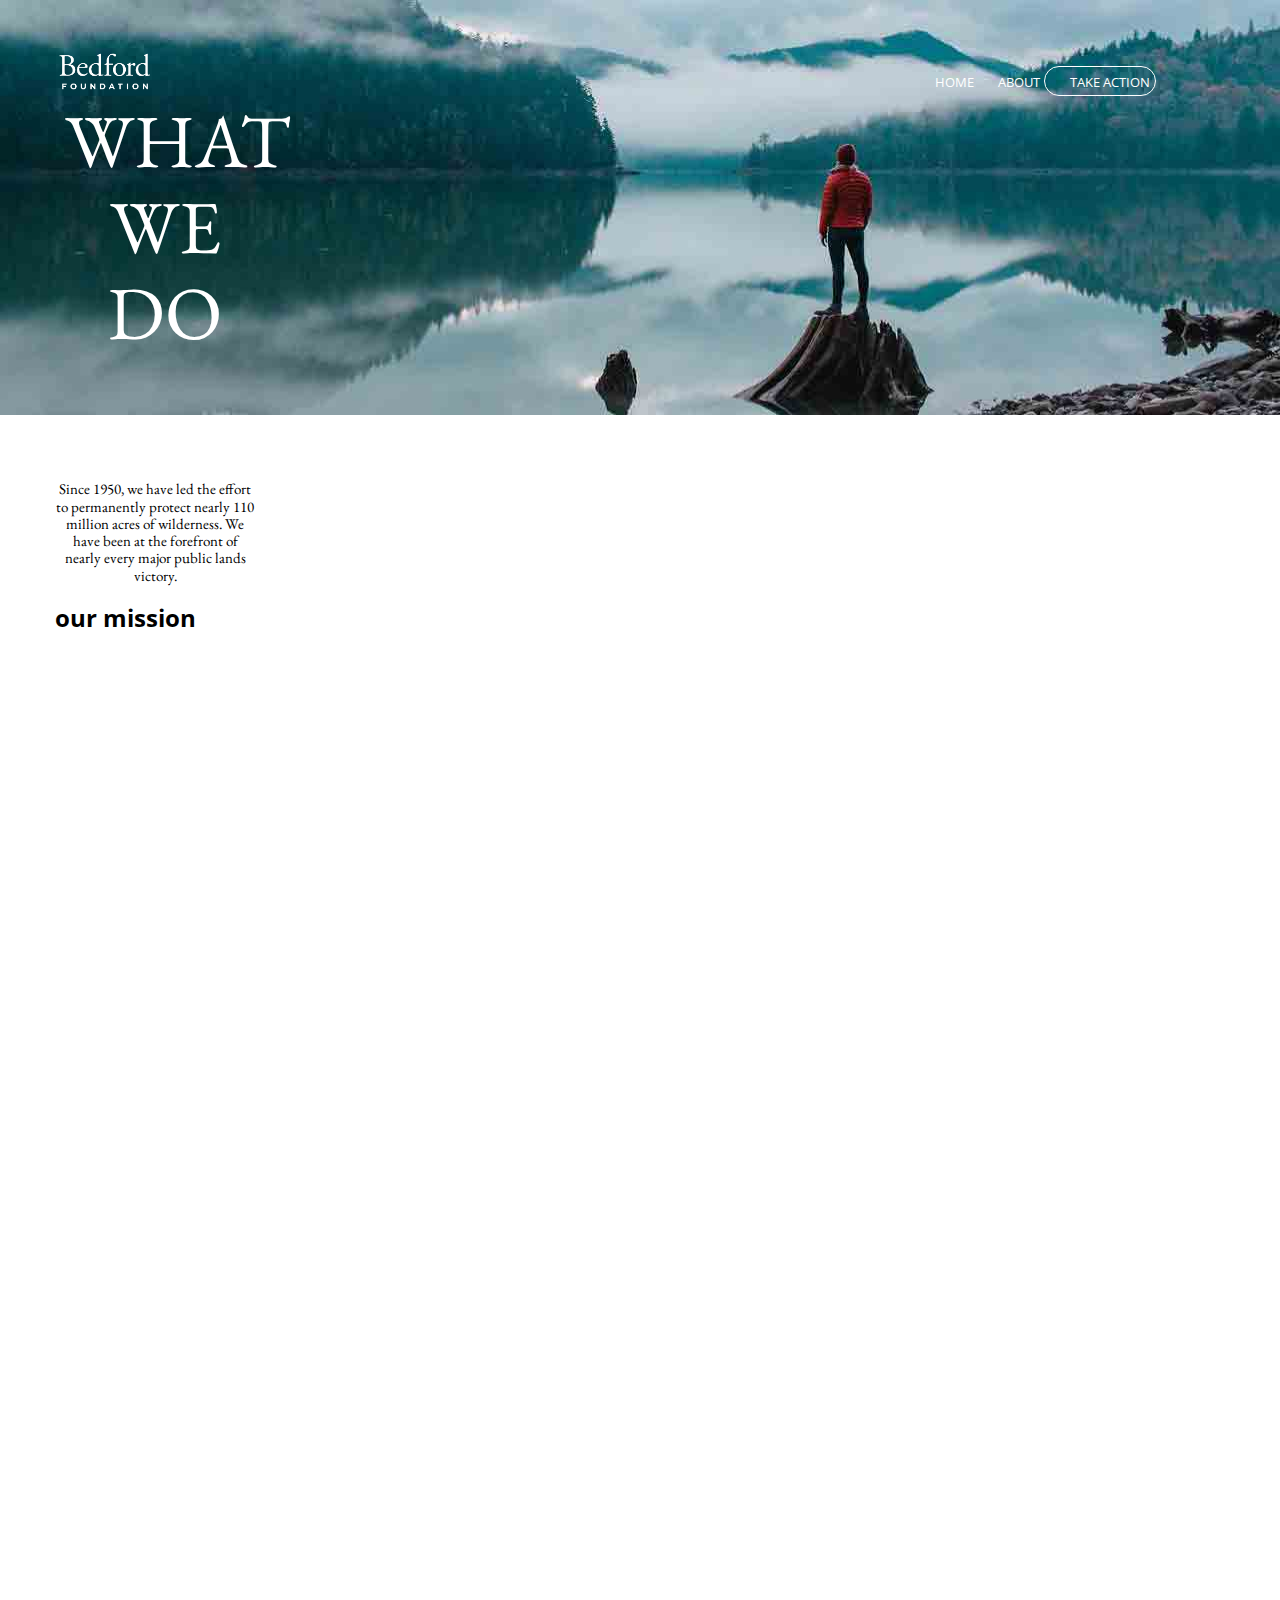
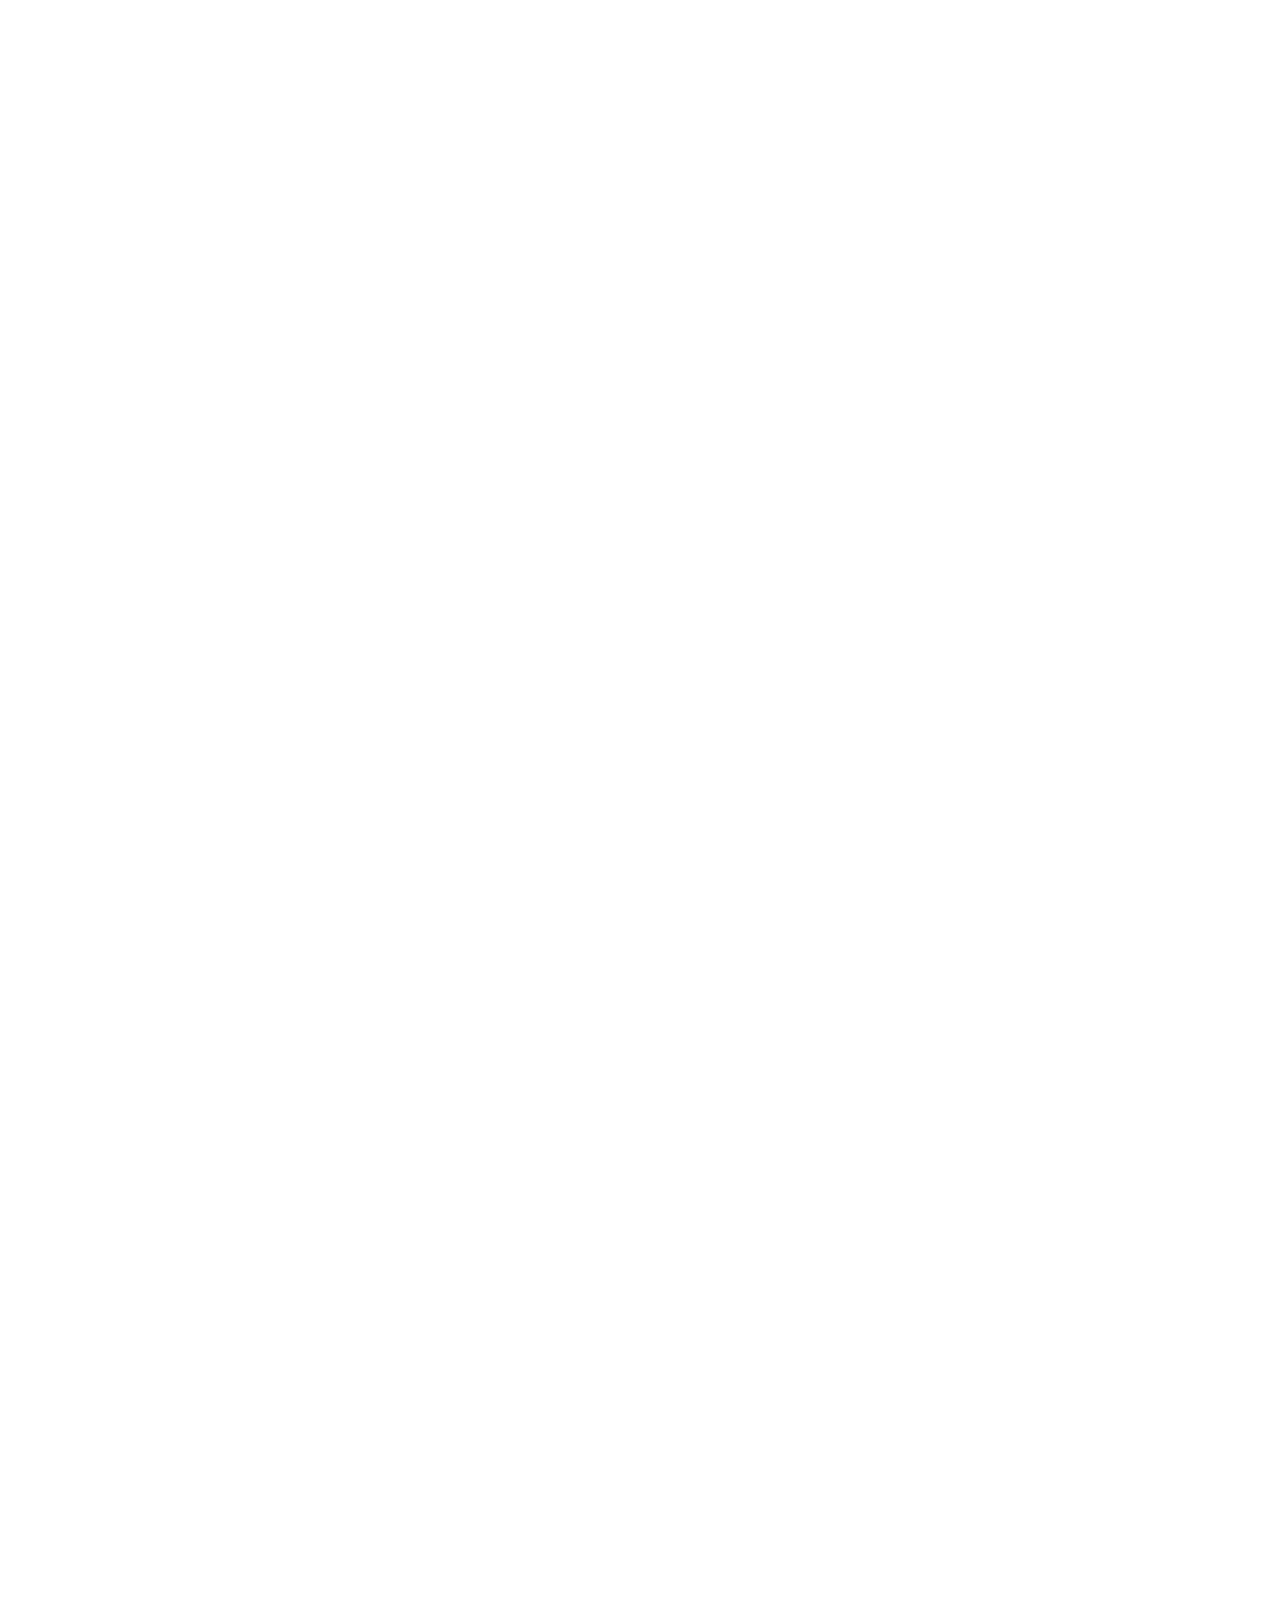
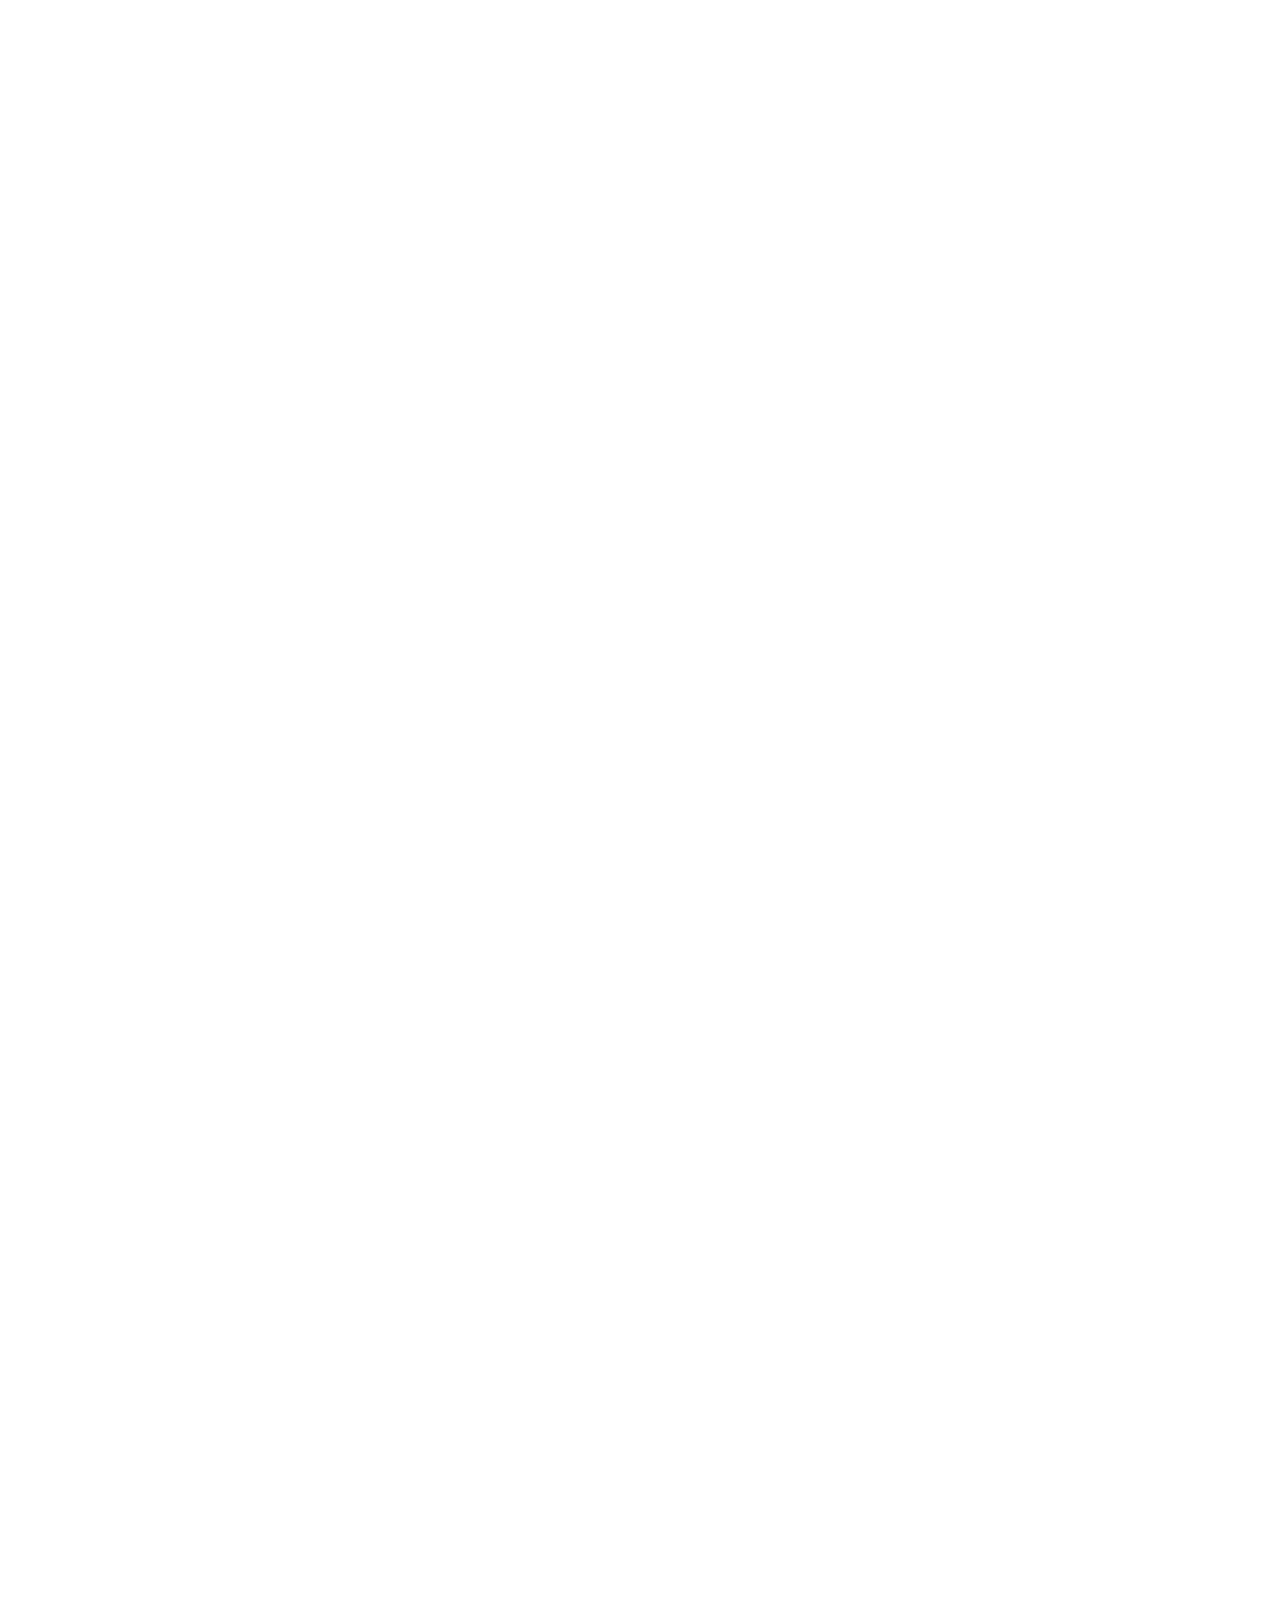
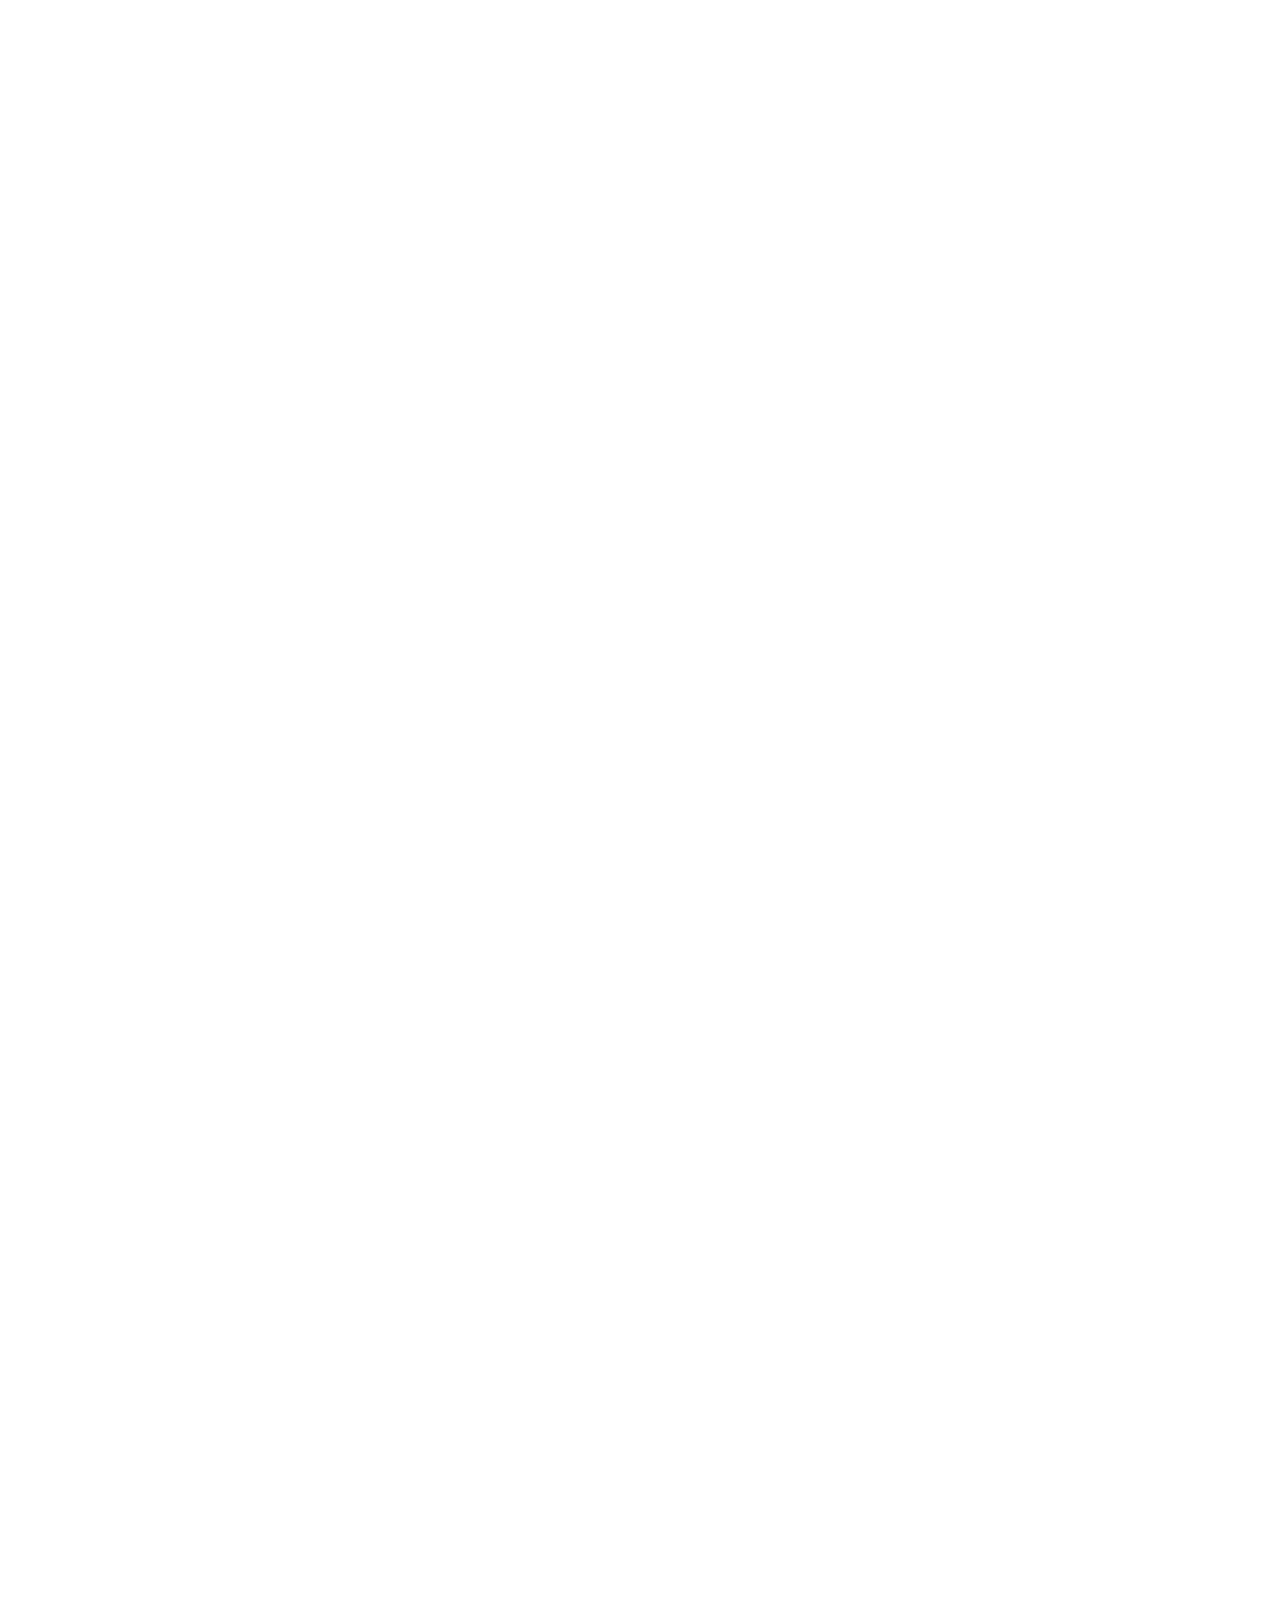
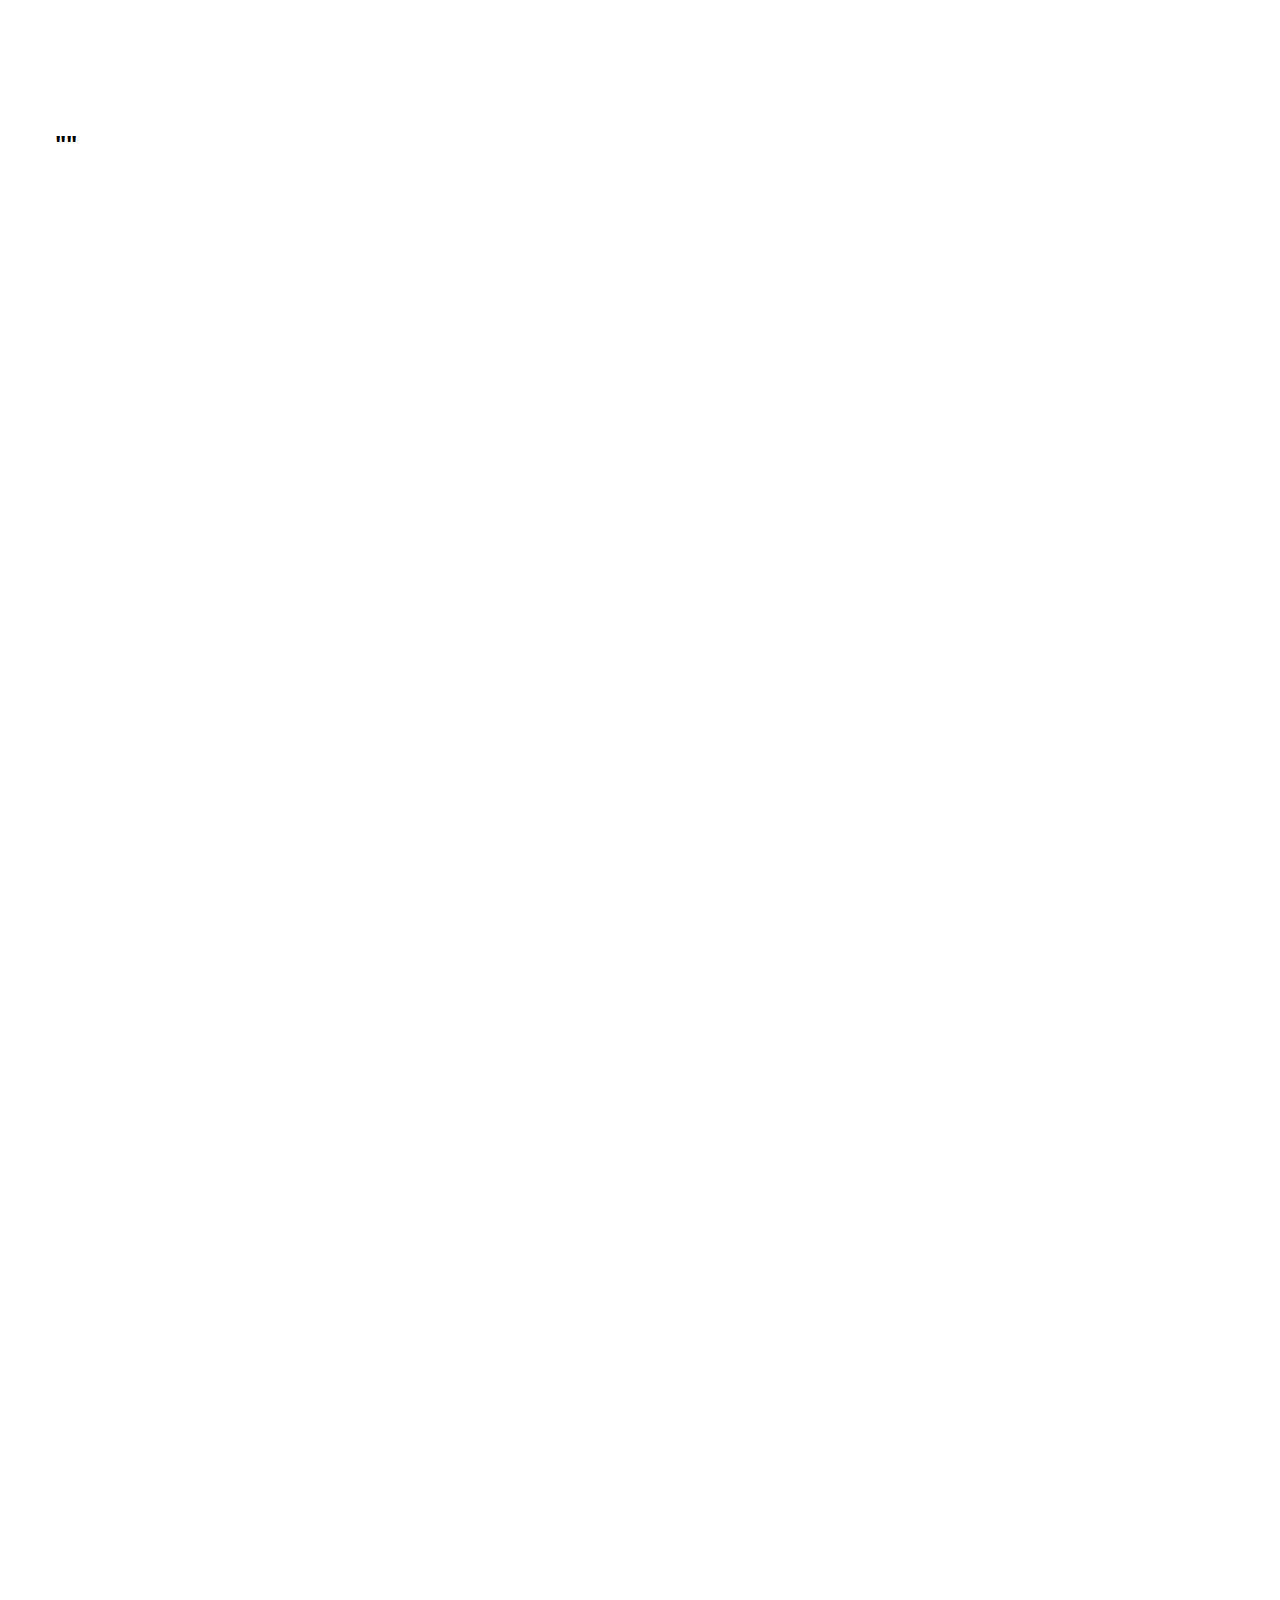
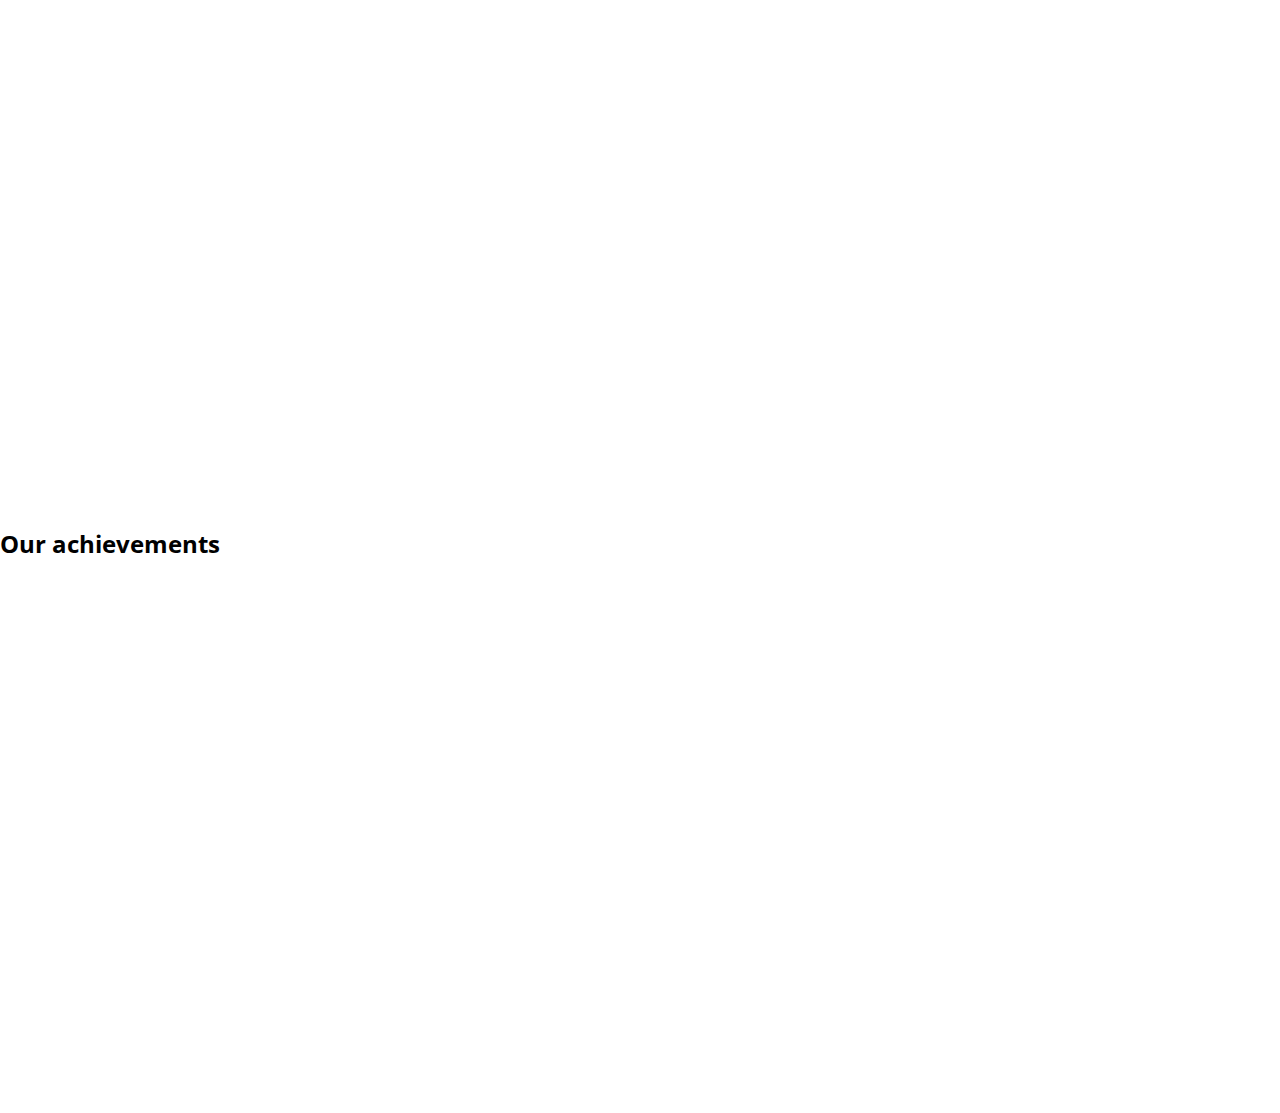
==== about.html @ e1d4081d "HTML changes" ====
<!doctype html>
<html>
<head>
<meta charset="UTF-8">
<title>About</title>	
	<link href="https://fonts.googleapis.com/css?family=EB+Garamond:400,400i,500,500i,600,600i,700,700i,800,800i|Open+Sans:400,400i,600,600i,700,700i,800,800i&display=swap" rel="stylesheet">
	<link rel="stylesheet" type="text/css" href="css/main.css">
	<link rel="stylesheet" type="text/css" href="css/normalize.css">
</head>
	
	<div id="bg-about">
	<header class="wrapper">
		<div class="row">
			<div id="logo">
			<img src="img/logo.png" alt="" width="100">
			</div>
				<nav>
					<ul>
						<li><a href="#index.html">Home</a></li>
						<li><a href="#about.html">About</a></li>
						<li><a href="#take-action.html" id="btn-white">Take Action</a></li>
					</ul>
				</nav>
              </div>
				<p>what we do</p>
		
	</header>
	</div>
	
	<div class="wrapper">
		<div class="row">
			<nav>
				<ul>
					<li><a href="#about"></a></li>
					<li><a href="#whatwedo"></a></li>
					<li><a href="#mission"></a></li>
					<li><a href="#achievements"></a></li>
				</ul>
			</nav>		
			<div>
				<p>Since 1950, we have led the effort to permanently protect nearly 110 million acres of wilderness. We have been at the forefront of nearly every major public lands victory. </p>
			</div>		
		</div>
		<header id="mission">
          <h2>our mission</h2>
          <p>Lorem ipsum dolor sit amet, consectetur adipiscing elit. Vivamus scelerisque enim non augue fringilla, sit amet vehicula orci faucibus. Maecenas luctus erat lobortis neque molestie, in scelerisque arcu sollicitudin. Donec blandit, arcu a dapibus iaculis, velit nisi luctus libero, eu maximus ligula diam eget ante. In hac habitasse platea dictumst. Pellentesque habitant morbi tristique senectus et netus et malesuada fames ac turpis egestas. Sed quis enim nibh</p>

          <h2>""</h2>
          <blockquote>
          <p>Bedford has helped accomplish over 200 of its partners’ major conservation goals. They inspire everyone to care for the planet</p>
			<p>&emdash; John Smith, Nature Conservancy Magazine </p>
          </blockquote>
		</header>
	</div>
	
		<div class="row" id="achievements">
			<div class="col">
              <header>
              <h2>Our achievements</h2>
              </header>
              <ul>
				<li>Veggies es bonus vobis, proinde vos postulo essum magis kohlrabi welsh onion daikon amaranth tatsoi tomatillo melon azuki bean garlic.</li>
				<li>Veggies es bonus vobis, proinde vos postulo essum magis kohlrabi welsh onion daikon amaranth tatsoi tomatillo melon azuki bean garlic.</li>
				<li>Veggies es bonus vobis, proinde vos postulo essum magis kohlrabi welsh onion daikon amaranth tatsoi tomatillo melon azuki bean garlic.</li>
				<li>Veggies es bonus vobis, proinde vos postulo essum magis kohlrabi welsh onion daikon amaranth tatsoi tomatillo melon azuki bean garlic.</li>
              </ul>
			</div>

			<div class="col">
				<ul>
                  <li>Veggies es bonus vobis, proinde vos postulo essum magis kohlrabi welsh onion daikon amaranth tatsoi tomatillo melon azuki bean garlic.</li>
                  <li>Veggies es bonus vobis, proinde vos postulo essum magis kohlrabi welsh onion daikon amaranth tatsoi tomatillo melon azuki bean garlic.</li>
                  <li>Veggies es bonus vobis, proinde vos postulo essum magis kohlrabi welsh onion daikon amaranth tatsoi tomatillo melon azuki bean garlic.</li>
				</ul>
			</div>
          </div>
	
	
	<div class="bg-blue">
		<div class="wrapper">
			<!--not sure where exactly you need the footer. Does it start here and end after my first li under my bg-black class?-->
			<ul>
                <li><a href="http://www.facebook.com" target="_blank"><span>Facebook</span></a></li>
                <li><a href="http://www.flickr.com" target="_blank"><span>Flickr</span></a></li>
                <li><a href="http://www.twitter.com" target="_blank"><span>Twitter</span></a></li>
			</ul>
		</div>
	</div>
	
	
	<div class="bg-black">
		<footer>
		<address class="wrapper">
			<ul>
				<li><a href="https://www.google.com/maps" target="_blank"> 459 Broadway, New York</a></li>
				<li><a href="mailto:template@gmail.com">template@gmail.com</a></li>
				<li><a href="tel:+2125550123">(212)555-0123</a></li>
			</ul>
		</address>
		</footer>
	</div>
		
	

<body>
</body>
</html>
---- css/main.css ----
@charset "UTF-8";
/* CSS Document */

/*--------------------------------------------------------------
>>> CSS STANDARDS
----------------------------------------------------------------
1. Place in appropriate section
2. Add new sections to the Table of Contents as needed
3. Order properties consistently inside each declaration i.e. alphabetically or by function 
4. Declaration selectors should each occupy a new line
5. Enter one new line between rules
6. Enter more than one new line between categories 
--------------------------------------------------------------*/

/*--------------------------------------------------------------
>>> TABLE OF CONTENTS:
----------------------------------------------------------------
1.0 - Settings: used with preprocessors and contain font, colors definitions, etc.
2.0 - Tools: globally used mixins and functions. Use for preprocessor only.
3.0 - Generic: reset and/or normalize styles, box-sizing definition, etc. 
4.0 - Elements: styling for bare/generic HTML elements 
        - Forms
        - Lists
        - Media
        - Tables
        - Typography: Headings, Paragraphs, Blockquotes, Anchors
5.0 - Objects: class-based selectors which define undecorated design patterns, building blocks
        - Framework
6.0 - Components: specific designed components
        - Buttons
        - Header
        - Navigation 
7.0 - Utilities: utilities and helper classes with ability to override anything which goes before in the triangle, eg. hide helper class
        - Alignment	    
        - Color
        - Size

--------------------------------------------------------------*/

/*--------------------------------------------------------------
3.0 - GENERIC
-------------------------------------------------------------- */

* {
	-webkit-boxsizing: border-box;
	-moz-boxsizing: border-box;
	-o-boxsizing: border-box;
	-ms-boxsizing: border-box;
	boxsizing: border-box;
	font-family: 'Open Sans', sans-serif;
}

row {
	overflow: auto;
}

#bg-about {
   background-color: #cccccc;
   background-image: url("../img/hero.jpeg");
   background-repeat: no-repeat;
   background-size: cover; 
}

nav li a {
	display: inline-block;
	text-transform: uppercase;
	color: #fff;
	text-decoration: none;
	margin-left: 20px;
}

nav li { 
	display: inline-block;
}

.wrapper {
	width: 1170px;
	margin: 0 auto;
	padding: 50px;
}

nav:first-child li a {
	margin-left: 30px;
}

nav:first-child a {
	text-align: right;
	font-size: 13px;
}

nav:last-child a {
	text-align: center;
	font-size: 13px;
}

nav li:last-child {
	border: 1px solid #fff;
	padding: 5px;
	border-radius: 15px;
}

#logo {
	width: 200px;
	float: left;
}

nav {
	width: 350px;
	float: right;
}

ul {
    list-style-type: none;
}

header p {
	text-align: center;
	color: #fff;
}

header p {
	margin: 100px 0px 0px;
}

header p, .btn {
	text-transform: uppercase;
}

header p:first-of-type {
	font-size: 75px;
}

header p span {
	font-family: 'EB Garamond', serif;
	font-size: 30px;
	font-style: italic;
	font-weight: 700px;
	text-transform: lowercase;
}

.btn, li {
	text-transform: uppercase;
	color: #fff;
}

header p:last-child {
	margin: 10px;
}

.btn {
	font-size: 10px;
	text-decoration: none;
	background-color: #36b3ac;
	padding: 5px;
	border-radius: 30px;
	width: 75px;
}

.wrapper p {	
	font-family: 'EB Garamond', serif;
	font-size: 15px;
	text-align: center;
	width: 200px;
}



#bg-blue {
	background-color: #36b3ac;
}

#bg-black {
	background-color: #000;
}

a {
	text-decoration: none;
	color: white;
}

#bridge {
	background-color: blue;
	background-image: url("../img/about.jpg");
	background-repeat: no-repeat;
	background-size: cover; 
	
	
#waterfall-img {
	background-color: blue;
	background-image: url("../img/take-action.jpg");
	background-repeat: no-repeat;
	background-size: cover; 
}
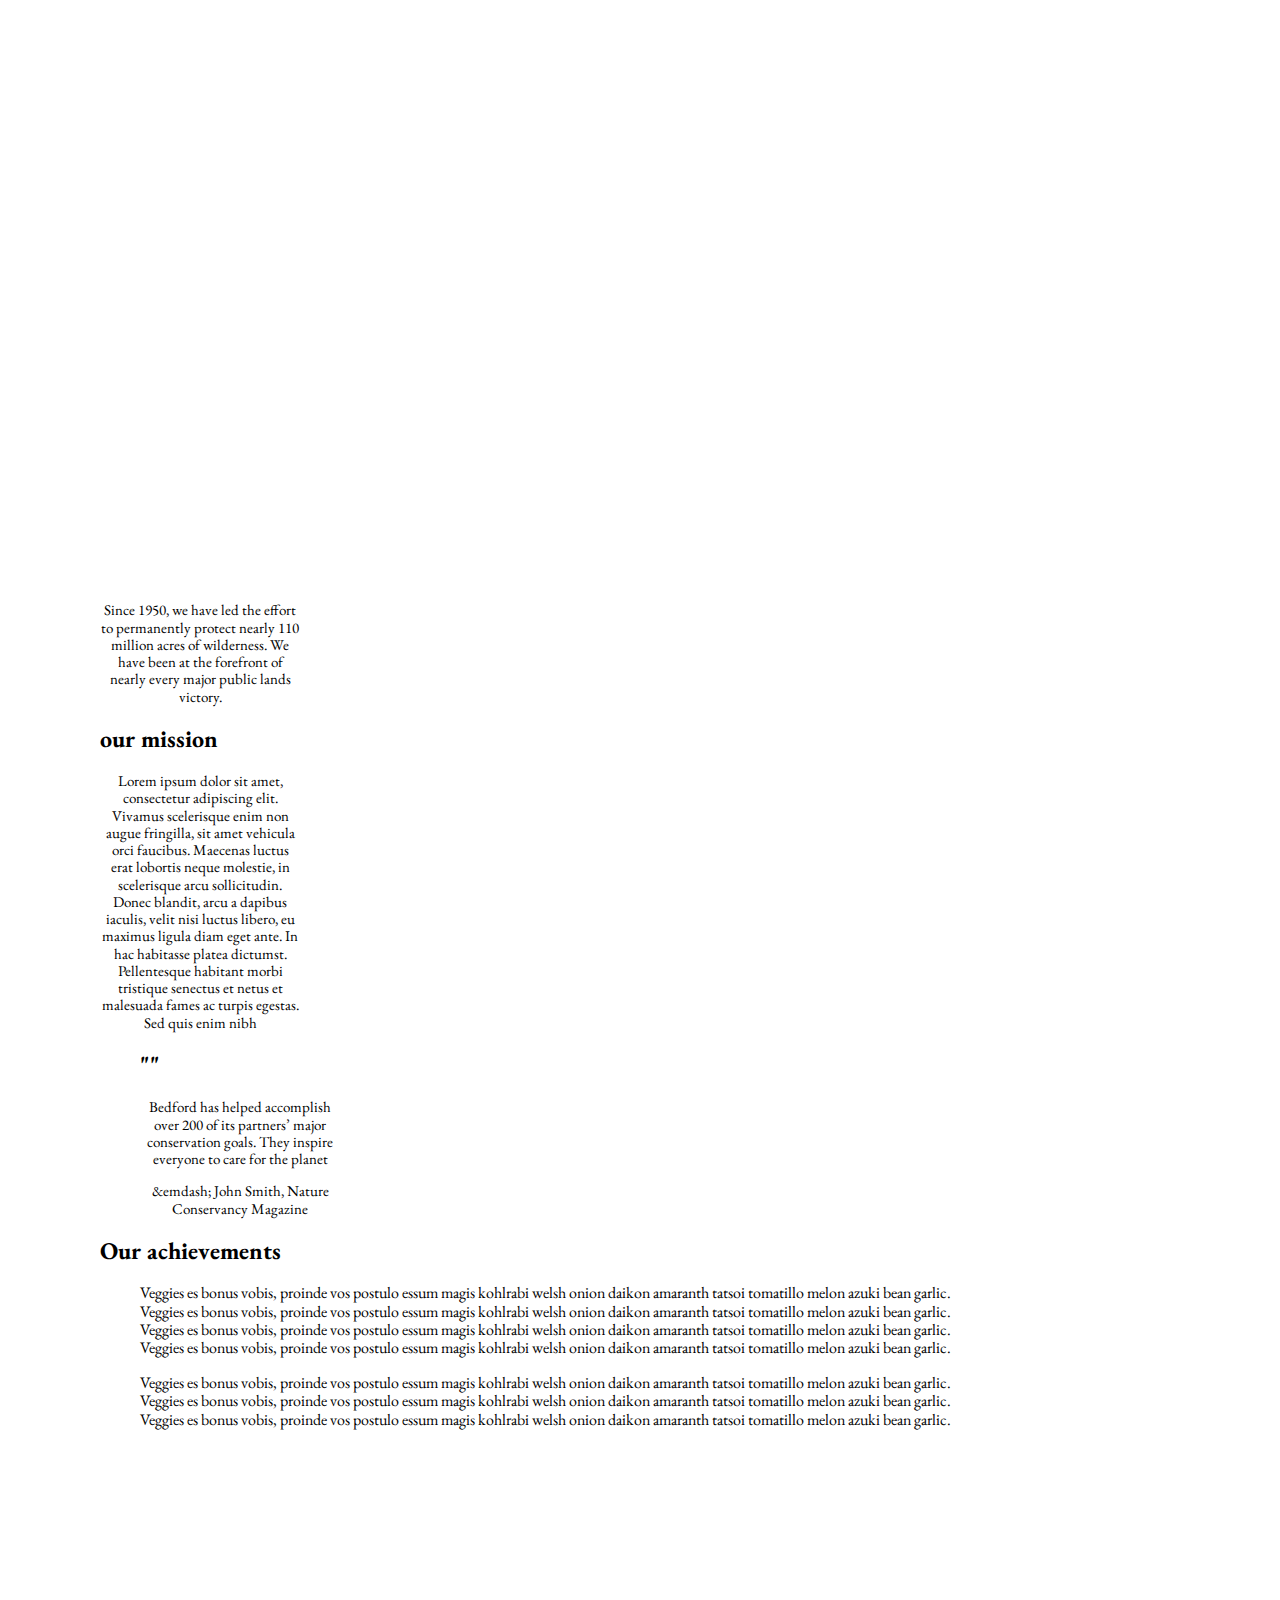
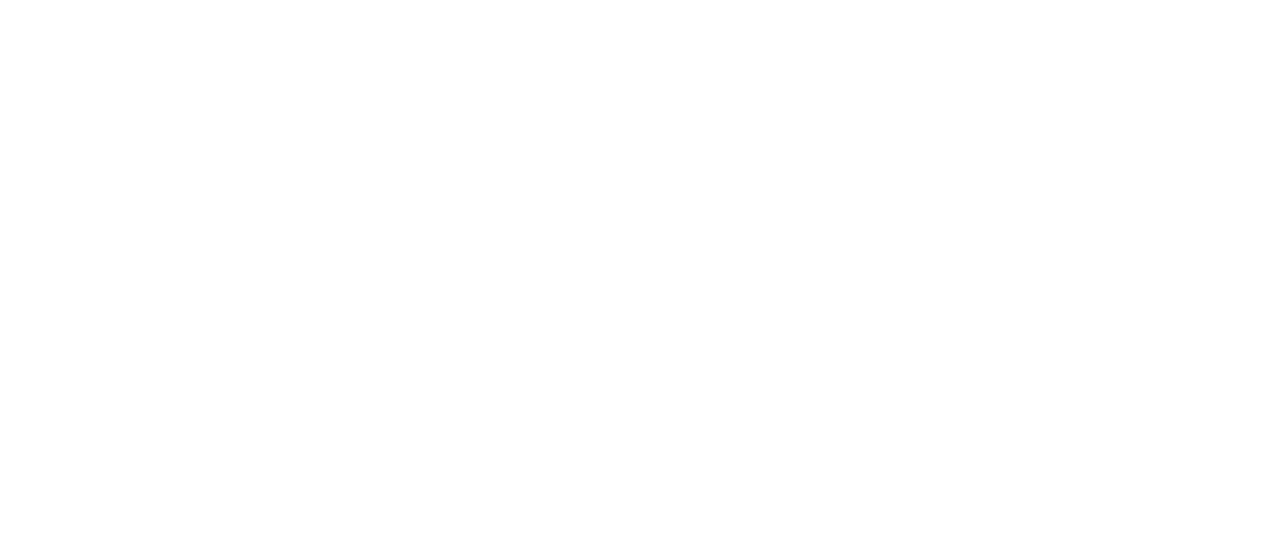
==== commit 5ed50004: "HTML and CSS editing" ====
--- a/about.html
+++ b/about.html
@@ -4,102 +4,105 @@
 <meta charset="UTF-8">
 <title>About</title>	
 	<link href="https://fonts.googleapis.com/css?family=EB+Garamond:400,400i,500,500i,600,600i,700,700i,800,800i|Open+Sans:400,400i,600,600i,700,700i,800,800i&display=swap" rel="stylesheet">
+	<link rel="stylesheet" type="text/css" href="css/normalize.css">
 	<link rel="stylesheet" type="text/css" href="css/main.css">
-	<link rel="stylesheet" type="text/css" href="css/normalize.css">
+	
 </head>
 	
 	<div id="bg-about">
 	<header class="wrapper">
 		<div class="row">
 			<div id="logo">
-			<img src="img/logo.png" alt="" width="100">
+			<img src="img/logo.png" alt="bedford foundation logo" width="100">
 			</div>
 				<nav>
 					<ul>
 						<li><a href="#index.html">Home</a></li>
 						<li><a href="#about.html">About</a></li>
-						<li><a href="#take-action.html" id="btn-white">Take Action</a></li>
+						<li><a href="#take-action.html">Take Action</a></li>
 					</ul>
 				</nav>
               </div>
-				<p>what we do</p>
+				<h1>what we do</h1>
 		
 	</header>
 	</div>
 	
 	<div class="wrapper">
 		<div class="row">
-			<nav>
-				<ul>
-					<li><a href="#about"></a></li>
-					<li><a href="#whatwedo"></a></li>
-					<li><a href="#mission"></a></li>
-					<li><a href="#achievements"></a></li>
-				</ul>
-			</nav>		
-			<div>
-				<p>Since 1950, we have led the effort to permanently protect nearly 110 million acres of wilderness. We have been at the forefront of nearly every major public lands victory. </p>
-			</div>		
-		</div>
-		<header id="mission">
+			<div class="col">
+              <nav>
+                  <ul>
+                      <li><a href="#about">About</a></li>
+                      <li><a href="#whatwedo">What we Do</a></li>
+                      <li><a href="#mission">Mission</a></li>
+                      <li><a href="#achievements">Achievements</a></li>
+                  </ul>
+              </nav>
+			</div>
+              <div>
+                  <p>Since 1950, we have led the effort to permanently protect nearly 110 million acres of wilderness. We have been at the forefront of nearly every major public lands victory. </p>
+              </div>	
+			
+
+		
           <h2>our mission</h2>
           <p>Lorem ipsum dolor sit amet, consectetur adipiscing elit. Vivamus scelerisque enim non augue fringilla, sit amet vehicula orci faucibus. Maecenas luctus erat lobortis neque molestie, in scelerisque arcu sollicitudin. Donec blandit, arcu a dapibus iaculis, velit nisi luctus libero, eu maximus ligula diam eget ante. In hac habitasse platea dictumst. Pellentesque habitant morbi tristique senectus et netus et malesuada fames ac turpis egestas. Sed quis enim nibh</p>
-
+			
+          <blockquote>
           <h2>""</h2>
-          <blockquote>
           <p>Bedford has helped accomplish over 200 of its partners’ major conservation goals. They inspire everyone to care for the planet</p>
 			<p>&emdash; John Smith, Nature Conservancy Magazine </p>
           </blockquote>
-		</header>
-	</div>
+		
 	
-		<div class="row" id="achievements">
+	
+ 			<header>
 			<div class="col">
-              <header>
+             
               <h2>Our achievements</h2>
-              </header>
+              
               <ul>
 				<li>Veggies es bonus vobis, proinde vos postulo essum magis kohlrabi welsh onion daikon amaranth tatsoi tomatillo melon azuki bean garlic.</li>
 				<li>Veggies es bonus vobis, proinde vos postulo essum magis kohlrabi welsh onion daikon amaranth tatsoi tomatillo melon azuki bean garlic.</li>
 				<li>Veggies es bonus vobis, proinde vos postulo essum magis kohlrabi welsh onion daikon amaranth tatsoi tomatillo melon azuki bean garlic.</li>
 				<li>Veggies es bonus vobis, proinde vos postulo essum magis kohlrabi welsh onion daikon amaranth tatsoi tomatillo melon azuki bean garlic.</li>
               </ul>
-			</div>
-
-			<div class="col">
+			
+			<div>
 				<ul>
                   <li>Veggies es bonus vobis, proinde vos postulo essum magis kohlrabi welsh onion daikon amaranth tatsoi tomatillo melon azuki bean garlic.</li>
                   <li>Veggies es bonus vobis, proinde vos postulo essum magis kohlrabi welsh onion daikon amaranth tatsoi tomatillo melon azuki bean garlic.</li>
                   <li>Veggies es bonus vobis, proinde vos postulo essum magis kohlrabi welsh onion daikon amaranth tatsoi tomatillo melon azuki bean garlic.</li>
 				</ul>
 			</div>
-          </div>
-	
-	
-	<div class="bg-blue">
-		<div class="wrapper">
-			<!--not sure where exactly you need the footer. Does it start here and end after my first li under my bg-black class?-->
-			<ul>
-                <li><a href="http://www.facebook.com" target="_blank"><span>Facebook</span></a></li>
-                <li><a href="http://www.flickr.com" target="_blank"><span>Flickr</span></a></li>
-                <li><a href="http://www.twitter.com" target="_blank"><span>Twitter</span></a></li>
-			</ul>
+          	</div>
+			</header>
 		</div>
 	</div>
 	
 	
-	<div class="bg-black">
-		<footer>
-		<address class="wrapper">
-			<ul>
-				<li><a href="https://www.google.com/maps" target="_blank"> 459 Broadway, New York</a></li>
-				<li><a href="mailto:template@gmail.com">template@gmail.com</a></li>
-				<li><a href="tel:+2125550123">(212)555-0123</a></li>
-			</ul>
-		</address>
-		</footer>
-	</div>
-		
+	<footer>
+      <div class="bg-blue">
+          <div class="wrapper">
+              <ul>
+                  <li><a href="http://www.facebook.com" target="_blank"><span>Facebook</span></a></li>
+                  <li><a href="http://www.flickr.com" target="_blank"><span>Flickr</span></a></li>
+                  <li><a href="http://www.twitter.com" target="_blank"><span>Twitter</span></a></li>
+              </ul>
+          </div>
+      </div>
+
+      <div class="bg-black">
+          <address class="wrapper">
+              <ul>
+                  <li><a href="https://www.google.com/maps" target="_blank"> 459 Broadway, New York</a></li>
+                  <li><a href="mailto:template@gmail.com" target="_blank">template@gmail.com</a></li>
+                  <li><a href="tel:+2125550123" target="_blank">(212)555-0123</a></li>
+              </ul>
+          </address>	
+      </div>
+	</footer>
 	
 
 <body>
--- a/css/main.css
+++ b/css/main.css
@@ -47,14 +47,14 @@
 	-o-boxsizing: border-box;
 	-ms-boxsizing: border-box;
 	boxsizing: border-box;
-	font-family: 'Open Sans', sans-serif;
+	font-family: 'EB Garamond', serif;
 }
 
 row {
 	overflow: auto;
 }
 
-#bg-about {
+#home-image {
    background-color: #cccccc;
    background-image: url("../img/hero.jpeg");
    background-repeat: no-repeat;
@@ -76,8 +76,13 @@
 .wrapper {
 	width: 1170px;
 	margin: 0 auto;
-	padding: 50px;
-}
+	padding: 100px;
+}
+
+.wrapper, .btn {
+	margin: 0 auto;
+}
+
 
 nav:first-child li a {
 	margin-left: 30px;
@@ -103,7 +108,7 @@
 	width: 200px;
 	float: left;
 }
-
+          
 nav {
 	width: 350px;
 	float: right;
@@ -113,22 +118,33 @@
     list-style-type: none;
 }
 
-header p {
-	text-align: center;
+.btn, li a, h1 {
 	color: #fff;
 }
 
-header p {
-	margin: 100px 0px 0px;
+.wrapper:first-child h1 {
+	color: #fff;
+}
+
+.wrapper:first-child h1 {
+	margin: 100px;
+	font-size: 75px;
+}
+
+
+
+h1 {
+	text-transform: uppercase;
+}
+
+h1 span {
+	text-transform: lowercase;
 }
 
 header p, .btn {
 	text-transform: uppercase;
 }
 
-header p:first-of-type {
-	font-size: 75px;
-}
 
 header p span {
 	font-family: 'EB Garamond', serif;
@@ -138,9 +154,9 @@
 	text-transform: lowercase;
 }
 
-.btn, li {
-	text-transform: uppercase;
-	color: #fff;
+.btn, li a {
+	text-transform: uppercase;
+	font-family: 'Source Sans Pro', sans-serif;	
 }
 
 header p:last-child {
@@ -157,20 +173,27 @@
 }
 
 .wrapper p {	
-	font-family: 'EB Garamond', serif;
 	font-size: 15px;
 	text-align: center;
 	width: 200px;
 }
 
 
-
 #bg-blue {
 	background-color: #36b3ac;
 }
 
 #bg-black {
 	background-color: #000;
+}
+
+h1 {
+	font-family: 'Montserrat', sans-serif;
+	font-style: bold;
+}
+
+h1, .btn {
+	text-align: center;
 }
 
 a {
@@ -180,14 +203,12 @@
 
 #bridge {
 	background-color: blue;
-	background-image: url("../img/about.jpg");
+	background-image: url("../img/about.jpeg");
 	background-repeat: no-repeat;
 	background-size: cover; 
-	
-	
-#waterfall-img {
-	background-color: blue;
-	background-image: url("../img/take-action.jpg");
-	background-repeat: no-repeat;
-	background-size: cover; 
-}
+}
+
+span:first-of-type {
+	font-size: 25px;
+	font-style: italic;
+}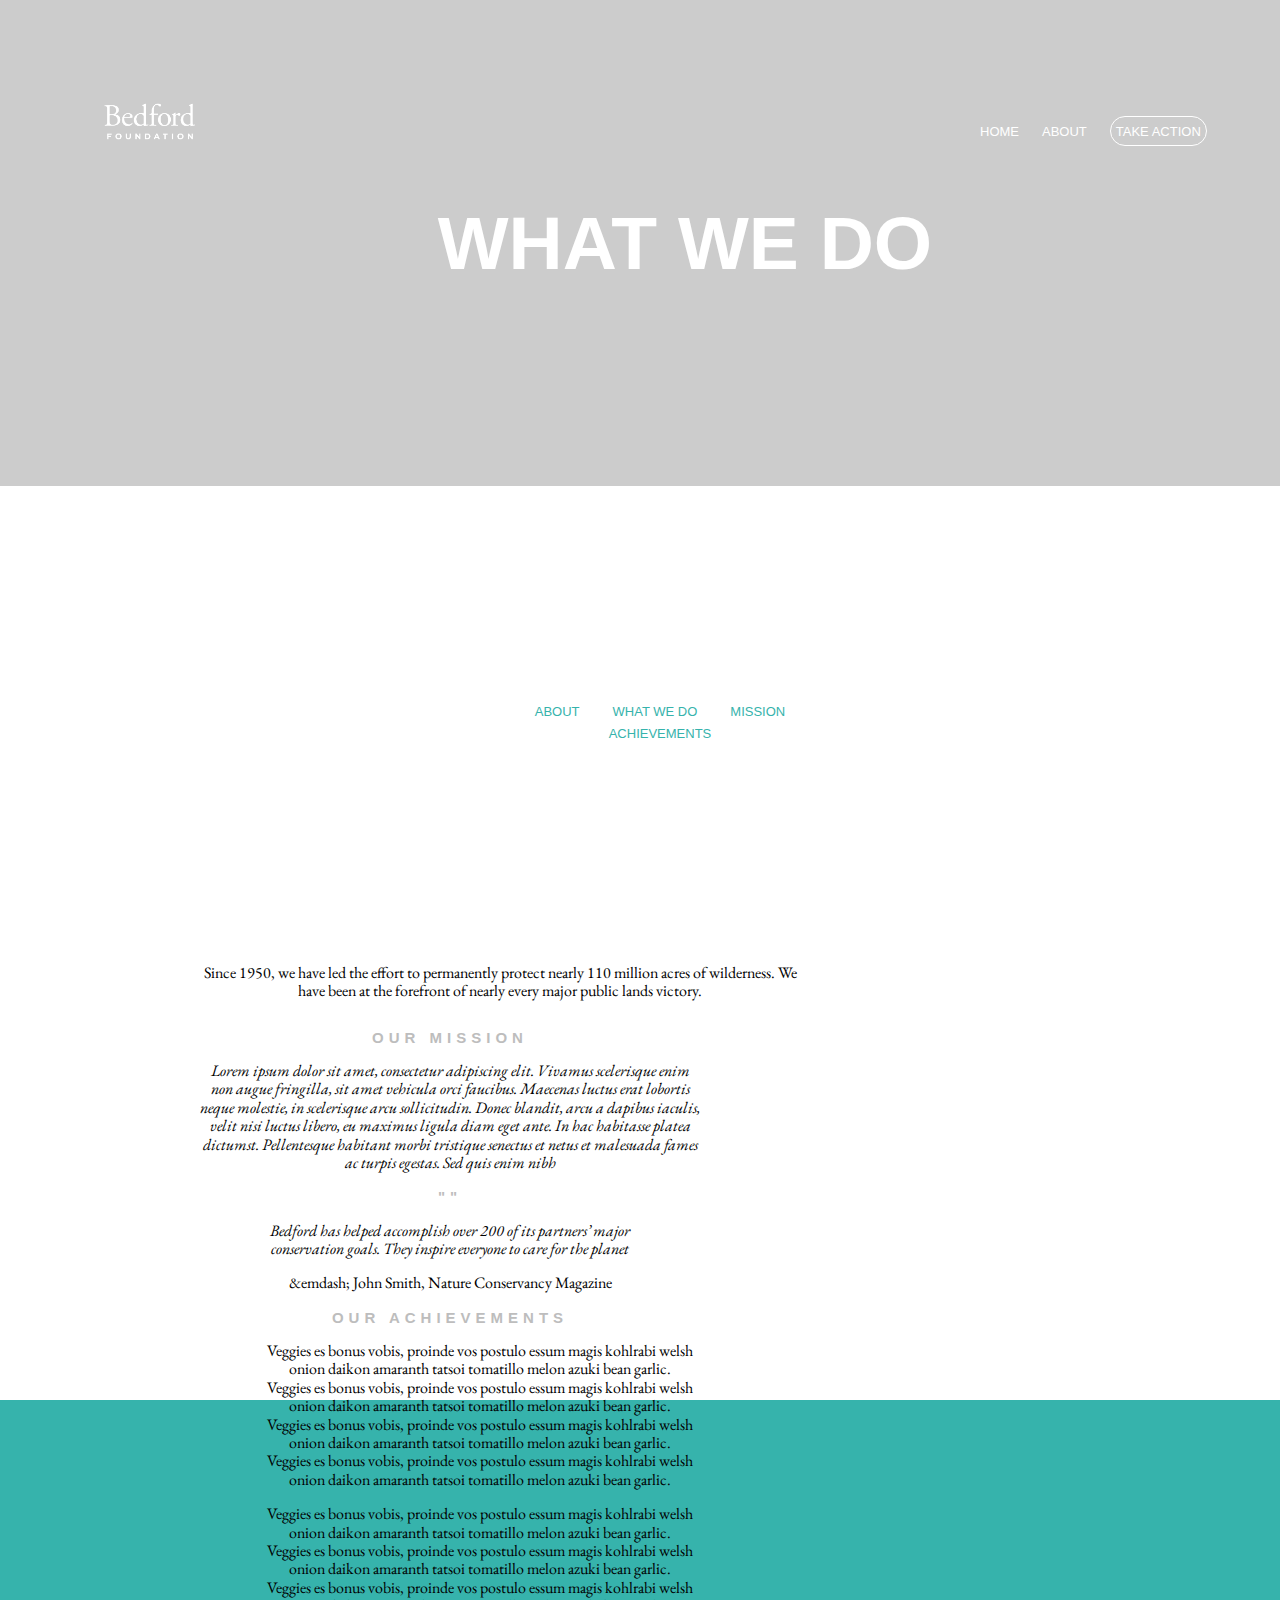
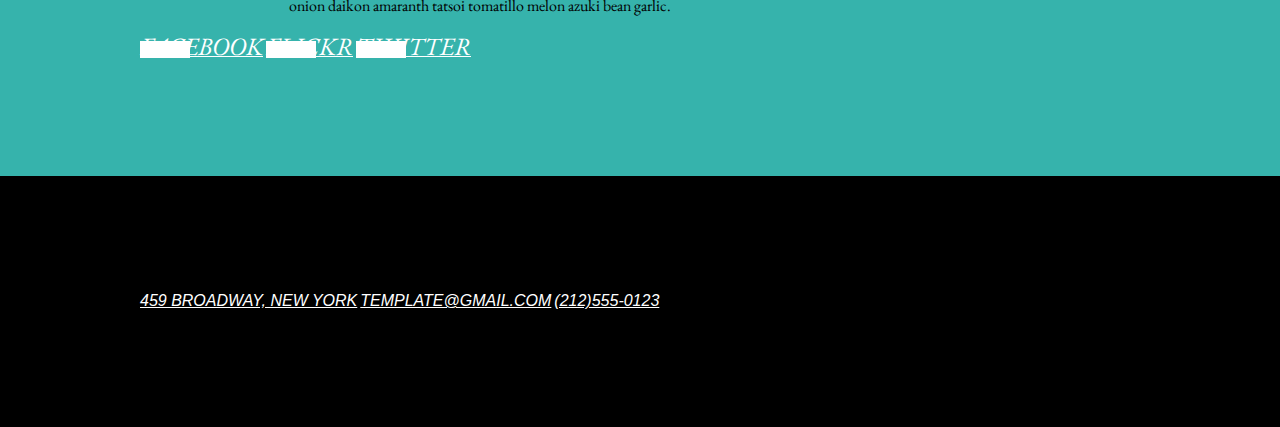
==== commit 970c0e33: "Added CSS mess" ====
--- a/about.html
+++ b/about.html
@@ -45,20 +45,20 @@
               </div>	
 			
 
-		
-          <h2>our mission</h2>
-          <p>Lorem ipsum dolor sit amet, consectetur adipiscing elit. Vivamus scelerisque enim non augue fringilla, sit amet vehicula orci faucibus. Maecenas luctus erat lobortis neque molestie, in scelerisque arcu sollicitudin. Donec blandit, arcu a dapibus iaculis, velit nisi luctus libero, eu maximus ligula diam eget ante. In hac habitasse platea dictumst. Pellentesque habitant morbi tristique senectus et netus et malesuada fames ac turpis egestas. Sed quis enim nibh</p>
-			
-          <blockquote>
-          <h2>""</h2>
-          <p>Bedford has helped accomplish over 200 of its partners’ major conservation goals. They inspire everyone to care for the planet</p>
-			<p>&emdash; John Smith, Nature Conservancy Magazine </p>
-          </blockquote>
+		  <div class="col">
+            <h2>our mission</h2>
+            <p>Lorem ipsum dolor sit amet, consectetur adipiscing elit. Vivamus scelerisque enim non augue fringilla, sit amet vehicula orci faucibus. Maecenas luctus erat lobortis neque molestie, in scelerisque arcu sollicitudin. Donec blandit, arcu a dapibus iaculis, velit nisi luctus libero, eu maximus ligula diam eget ante. In hac habitasse platea dictumst. Pellentesque habitant morbi tristique senectus et netus et malesuada fames ac turpis egestas. Sed quis enim nibh</p>
+
+            <blockquote>
+            <h2>""</h2>
+            <p>Bedford has helped accomplish over 200 of its partners’ major conservation goals. They inspire everyone to care for the planet</p>
+              <p>&emdash; John Smith, Nature Conservancy Magazine </p>
+            </blockquote>
 		
 	
 	
  			<header>
-			<div class="col">
+			
              
               <h2>Our achievements</h2>
               
@@ -76,11 +76,10 @@
                   <li>Veggies es bonus vobis, proinde vos postulo essum magis kohlrabi welsh onion daikon amaranth tatsoi tomatillo melon azuki bean garlic.</li>
 				</ul>
 			</div>
-          	</div>
 			</header>
 		</div>
 	</div>
-	
+	</div>
 	
 	<footer>
       <div class="bg-blue">
--- a/css/main.css
+++ b/css/main.css
@@ -59,19 +59,24 @@
    background-image: url("../img/hero.jpeg");
    background-repeat: no-repeat;
    background-size: cover; 
+   background-position: -1px -200px;
 }
 
 nav li a {
 	display: inline-block;
 	text-transform: uppercase;
 	color: #fff;
-	text-decoration: none;
+	text-decoration: none;	
+}
+
+header li {
 	margin-left: 20px;
 }
 
-nav li { 
+li {
 	display: inline-block;
 }
+
 
 .wrapper {
 	width: 1170px;
@@ -79,9 +84,6 @@
 	padding: 100px;
 }
 
-.wrapper, .btn {
-	margin: 0 auto;
-}
 
 
 nav:first-child li a {
@@ -118,11 +120,7 @@
     list-style-type: none;
 }
 
-.btn, li a, h1 {
-	color: #fff;
-}
-
-.wrapper:first-child h1 {
+.btn, li a, h1, .wrapper:first-child h1  {
 	color: #fff;
 }
 
@@ -133,15 +131,22 @@
 
 
 
-h1 {
+h1, h2 {
 	text-transform: uppercase;
+}
+
+h2 {
+	font-family: 'Source Sans Pro', sans-serif;	
+	font-size: 15px;
+	color: #bdbdbd;
+	letter-spacing: 5px;
 }
 
 h1 span {
 	text-transform: lowercase;
 }
 
-header p, .btn {
+.btn {
 	text-transform: uppercase;
 }
 
@@ -161,6 +166,11 @@
 
 header p:last-child {
 	margin: 10px;
+}
+
+.wrapper:nth-child(2) header a {
+	font-family: 'Source Sans Pro', sans-serif;	
+	color: #fff;
 }
 
 .btn {
@@ -172,12 +182,31 @@
 	width: 75px;
 }
 
-.wrapper p {	
-	font-size: 15px;
+.wrapper:nth-child(2) div:first-child {	
+	width: 500px;
+	margin: 50px 100px 200px;
+}
+
+.wrapper:nth-child(2) div:first-of-type p:first-child {
+	width: 600px;
+}
+
+.wrapper:nth-child(2) span {
+	width: 800px;
+}
+
+.wrapper:nth-child(2) div:first-child {
 	text-align: center;
-	width: 200px;
-}
-
+}
+
+.wrapper:nth-child(2) a {
+	color: #36b3ac;
+}
+
+
+.wrapper:nth-child(2) p:nth-child(2) {
+	font-style: italic;
+}
 
 #bg-blue {
 	background-color: #36b3ac;
@@ -192,23 +221,106 @@
 	font-style: bold;
 }
 
-h1, .btn {
+h1, wrapper:first-child header:first-child p {
 	text-align: center;
 }
+
+wrapper:nth-child(2) 
 
 a {
 	text-decoration: none;
 	color: white;
 }
 
-#bridge {
-	background-color: blue;
-	background-image: url("../img/about.jpeg");
-	background-repeat: no-repeat;
-	background-size: cover; 
-}
-
 span:first-of-type {
 	font-size: 25px;
 	font-style: italic;
+}
+
+.bg-blue {
+	background-color: #36b3ac;
+}
+
+.bg-black {
+	background-color: #000;
+}
+
+.wrapper:nth-child(2) #btn {
+	font-size: 10px;
+}
+
+.bg-blue ul a {
+	width: 20px;
+	height: 20px;
+}
+
+.bg-blue li:first-child a {
+	background: url("../img/facebook-sprite.png") no-repeat 0 0;
+}
+
+.bg-blue li:nth-child(2) a {
+	background: url("../img/flickr-sprite.png") no-repeat 0 0;
+}
+
+.bg-blue li:last-child a {
+	background: url("../img/twitter-sprite.png") no-repeat 0 0;
+}
+
+bg-blue li a:hover {
+	background-position: 0 -20px;
+}
+
+
+#bg-action {
+   background-color: #cccccc;
+   background-image: url("../img/take-action.jpg");
+   background-repeat: no-repeat;
+   background-size: cover; 
+}
+
+#bg-about {
+   background-color: #cccccc;
+   background-image: url("../img/about.jpg");
+   background-repeat: no-repeat;
+   background-size: cover; 
+}
+
+ .col:first-child, #left {
+	float: left;
+	
+}
+
+.col:first-child {
+	width: 170px;
+}
+
+#left, #right {
+	width: 400px;
+}
+
+#left img, #right img {
+	width: 500px;
+	height: 300px;
+}
+
+.wrapper:nth-child(2) {
+	margin-bottom: 100px;
+}
+
+.col nav li a {
+	display: block;
+	color: #000;
+}
+
+.col:last-child, #right {
+	float: right;
+	width: 500px;
+}
+
+#bg-blue {
+	margin-top: 100px;
+}
+
+footer {
+	height: 55px;
 }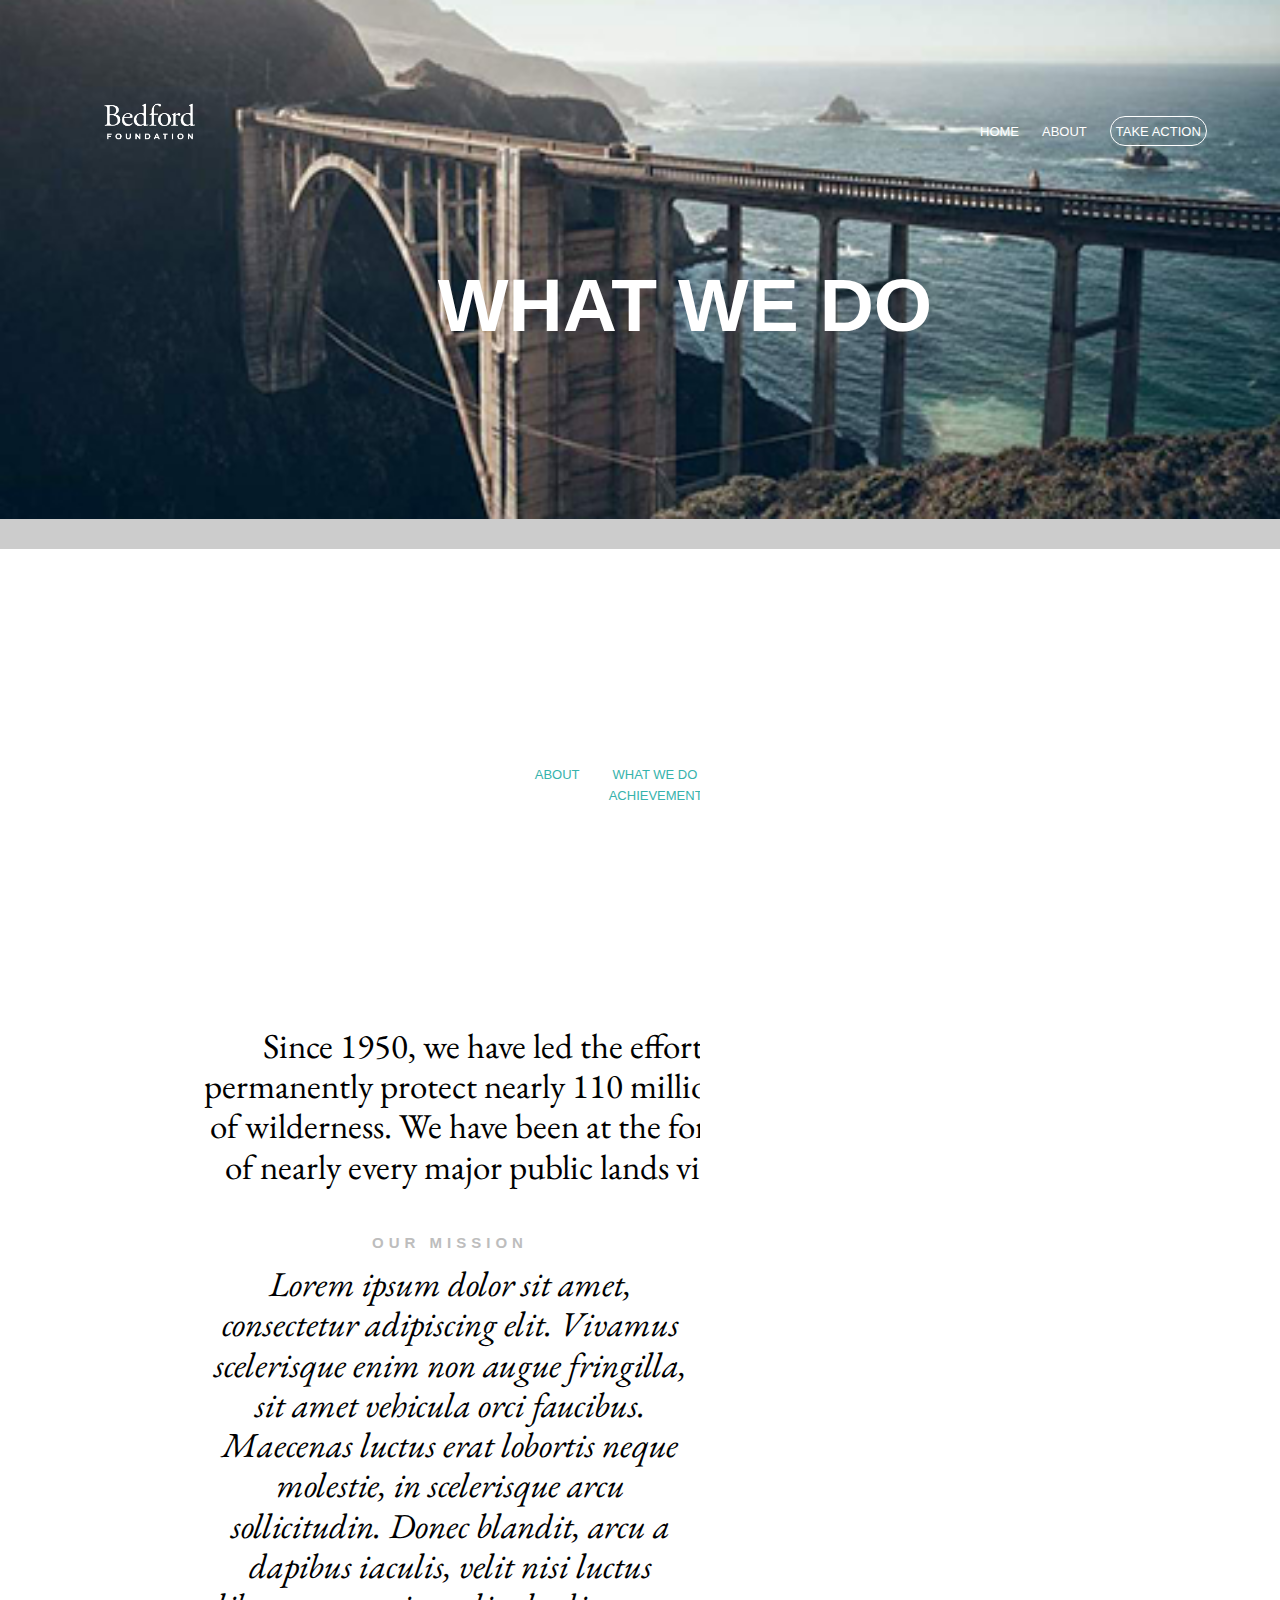
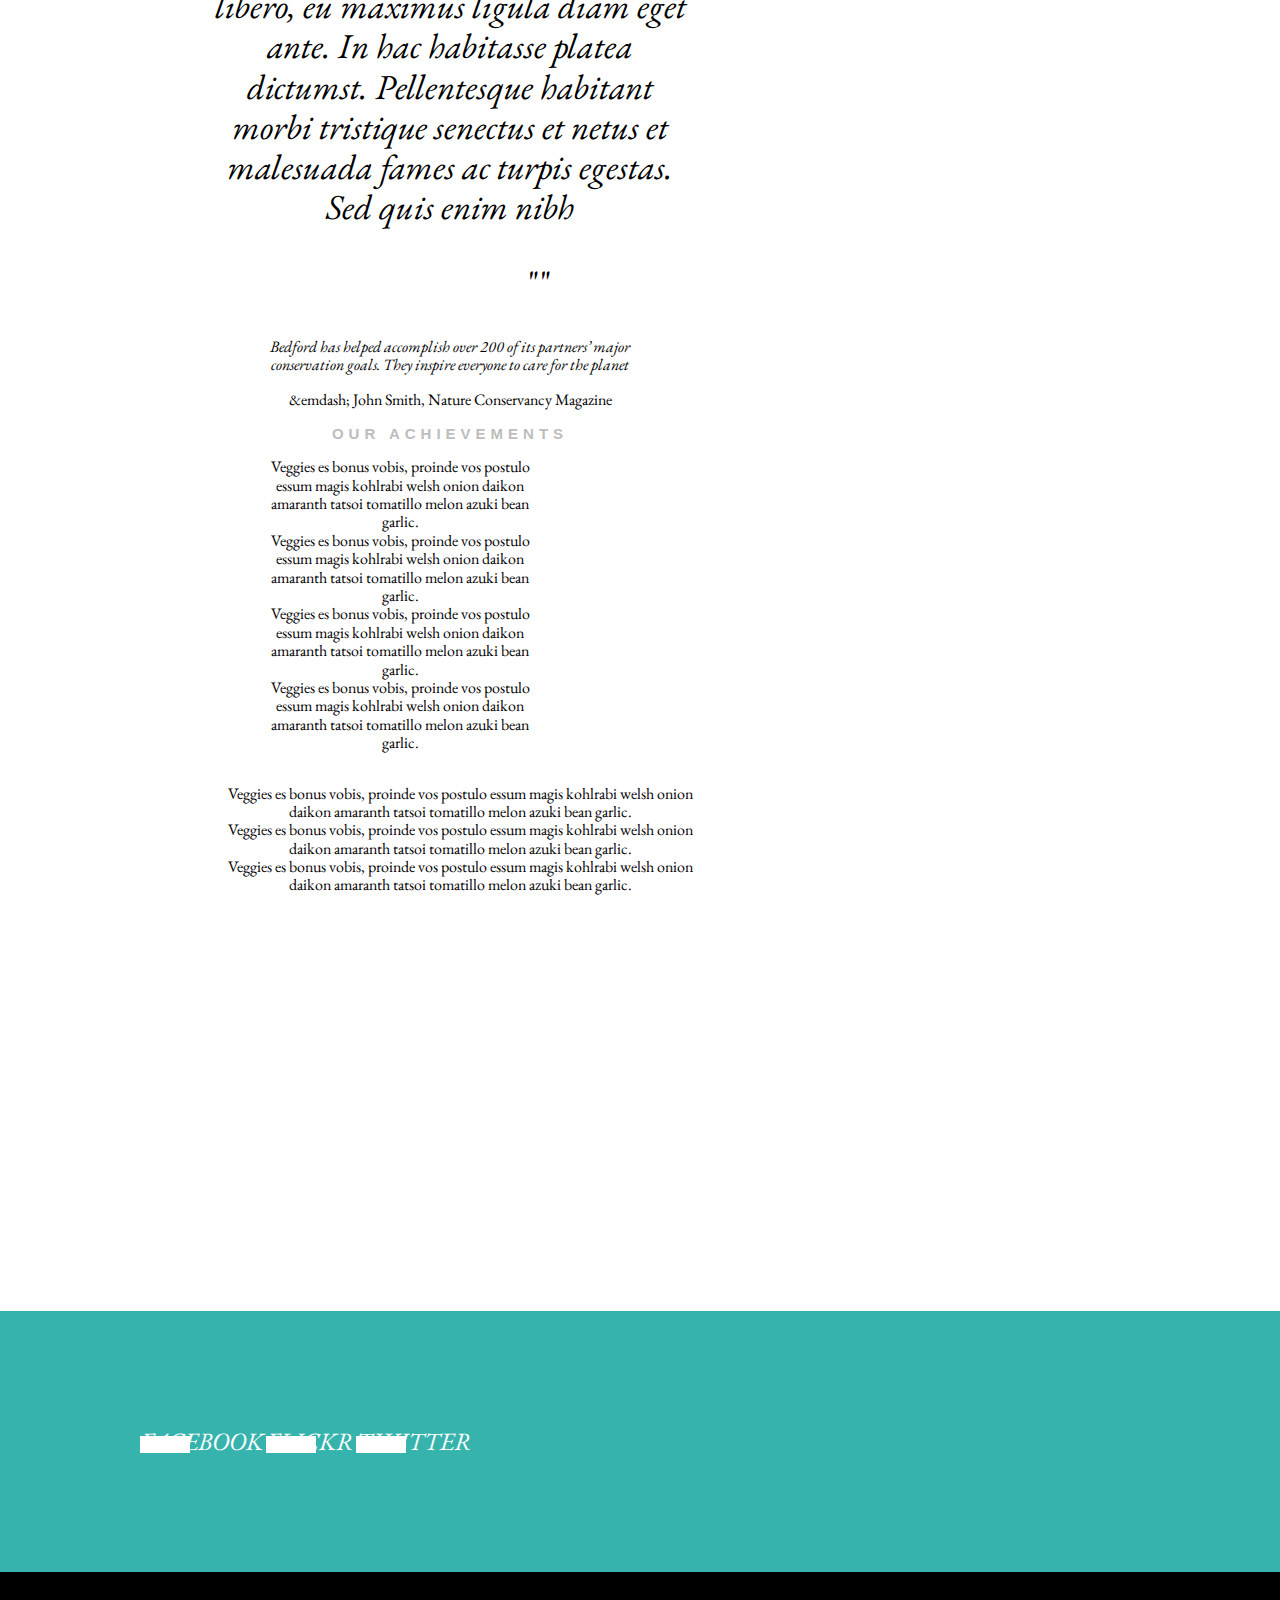
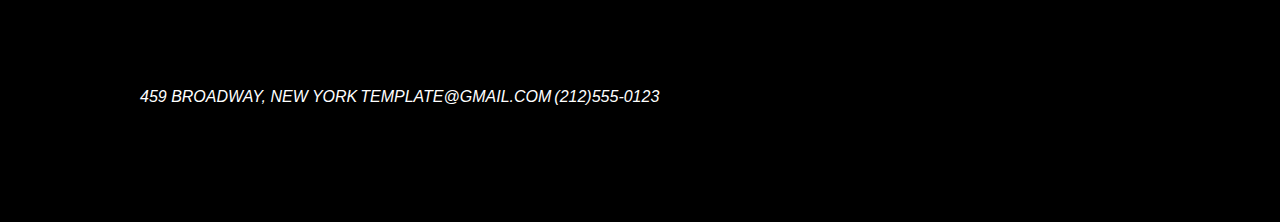
==== commit fc774c0e: "Edited CSS and HTML" ====
--- a/about.html
+++ b/about.html
@@ -17,9 +17,9 @@
 			</div>
 				<nav>
 					<ul>
-						<li><a href="#index.html">Home</a></li>
-						<li><a href="#about.html">About</a></li>
-						<li><a href="#take-action.html">Take Action</a></li>
+						<li><a href="index.html">Home</a></li>
+						<li><a href="about.html">About</a></li>
+						<li><a href="take-action.html">Take Action</a></li>
 					</ul>
 				</nav>
               </div>
@@ -46,12 +46,13 @@
 			
 
 		  <div class="col">
+			 <header>
             <h2>our mission</h2>
-            <p>Lorem ipsum dolor sit amet, consectetur adipiscing elit. Vivamus scelerisque enim non augue fringilla, sit amet vehicula orci faucibus. Maecenas luctus erat lobortis neque molestie, in scelerisque arcu sollicitudin. Donec blandit, arcu a dapibus iaculis, velit nisi luctus libero, eu maximus ligula diam eget ante. In hac habitasse platea dictumst. Pellentesque habitant morbi tristique senectus et netus et malesuada fames ac turpis egestas. Sed quis enim nibh</p>
-
+              <p>Lorem ipsum dolor sit amet, consectetur adipiscing elit. Vivamus scelerisque enim non augue fringilla, sit amet vehicula orci faucibus. Maecenas luctus erat lobortis neque molestie, in scelerisque arcu sollicitudin. Donec blandit, arcu a dapibus iaculis, velit nisi luctus libero, eu maximus ligula diam eget ante. In hac habitasse platea dictumst. Pellentesque habitant morbi tristique senectus et netus et malesuada fames ac turpis egestas. Sed quis enim nibh</p>
+			</header>
             <blockquote>
-            <h2>""</h2>
-            <p>Bedford has helped accomplish over 200 of its partners’ major conservation goals. They inspire everyone to care for the planet</p>
+            <p>""</p>
+              <p>Bedford has helped accomplish over 200 of its partners’ major conservation goals. They inspire everyone to care for the planet</p>
               <p>&emdash; John Smith, Nature Conservancy Magazine </p>
             </blockquote>
 		
--- a/css/main.css
+++ b/css/main.css
@@ -50,7 +50,7 @@
 	font-family: 'EB Garamond', serif;
 }
 
-row {
+.row {
 	overflow: auto;
 }
 
@@ -84,7 +84,9 @@
 	padding: 100px;
 }
 
-
+a {
+	text-decoration: none;
+}
 
 nav:first-child li a {
 	margin-left: 30px;
@@ -155,7 +157,6 @@
 	font-family: 'EB Garamond', serif;
 	font-size: 30px;
 	font-style: italic;
-	font-weight: 700px;
 	text-transform: lowercase;
 }
 
@@ -221,11 +222,10 @@
 	font-style: bold;
 }
 
-h1, wrapper:first-child header:first-child p {
+h1, header p {
 	text-align: center;
 }
 
-wrapper:nth-child(2) 
 
 a {
 	text-decoration: none;
@@ -266,7 +266,7 @@
 	background: url("../img/twitter-sprite.png") no-repeat 0 0;
 }
 
-bg-blue li a:hover {
+.bg-blue li a:hover {
 	background-position: 0 -20px;
 }
 
@@ -276,18 +276,20 @@
    background-image: url("../img/take-action.jpg");
    background-repeat: no-repeat;
    background-size: cover; 
-}
+   background-position: 0 -200px
+}
+
 
 #bg-about {
    background-color: #cccccc;
-   background-image: url("../img/about.jpg");
+   background-image: url("../img/about.jpeg");
    background-repeat: no-repeat;
    background-size: cover; 
-}
-
- .col:first-child, #left {
+   background-position: 0 -200px;
+}
+
+ .col:first-child, #left, header:nth-child(3) ul:first-child {
 	float: left;
-	
 }
 
 .col:first-child {
@@ -312,15 +314,32 @@
 	color: #000;
 }
 
-.col:last-child, #right {
+.col:last-child, #right, header:nth-child(3) ul:last-child {
 	float: right;
 	width: 500px;
 }
 
+header:nth-child(3) ul {
+	width: 300px;
+}
+
 #bg-blue {
 	margin-top: 100px;
 }
 
 footer {
-	height: 55px;
+	margin-top: 55px;
+}
+
+section .col {
+	width: 300px;
+	font-style: normal;
+}
+
+section .col h2 {
+	width: 230px;
+}
+
+.wrapper:nth-child(2) p:first-of-type {
+	font-size: 35px;
 }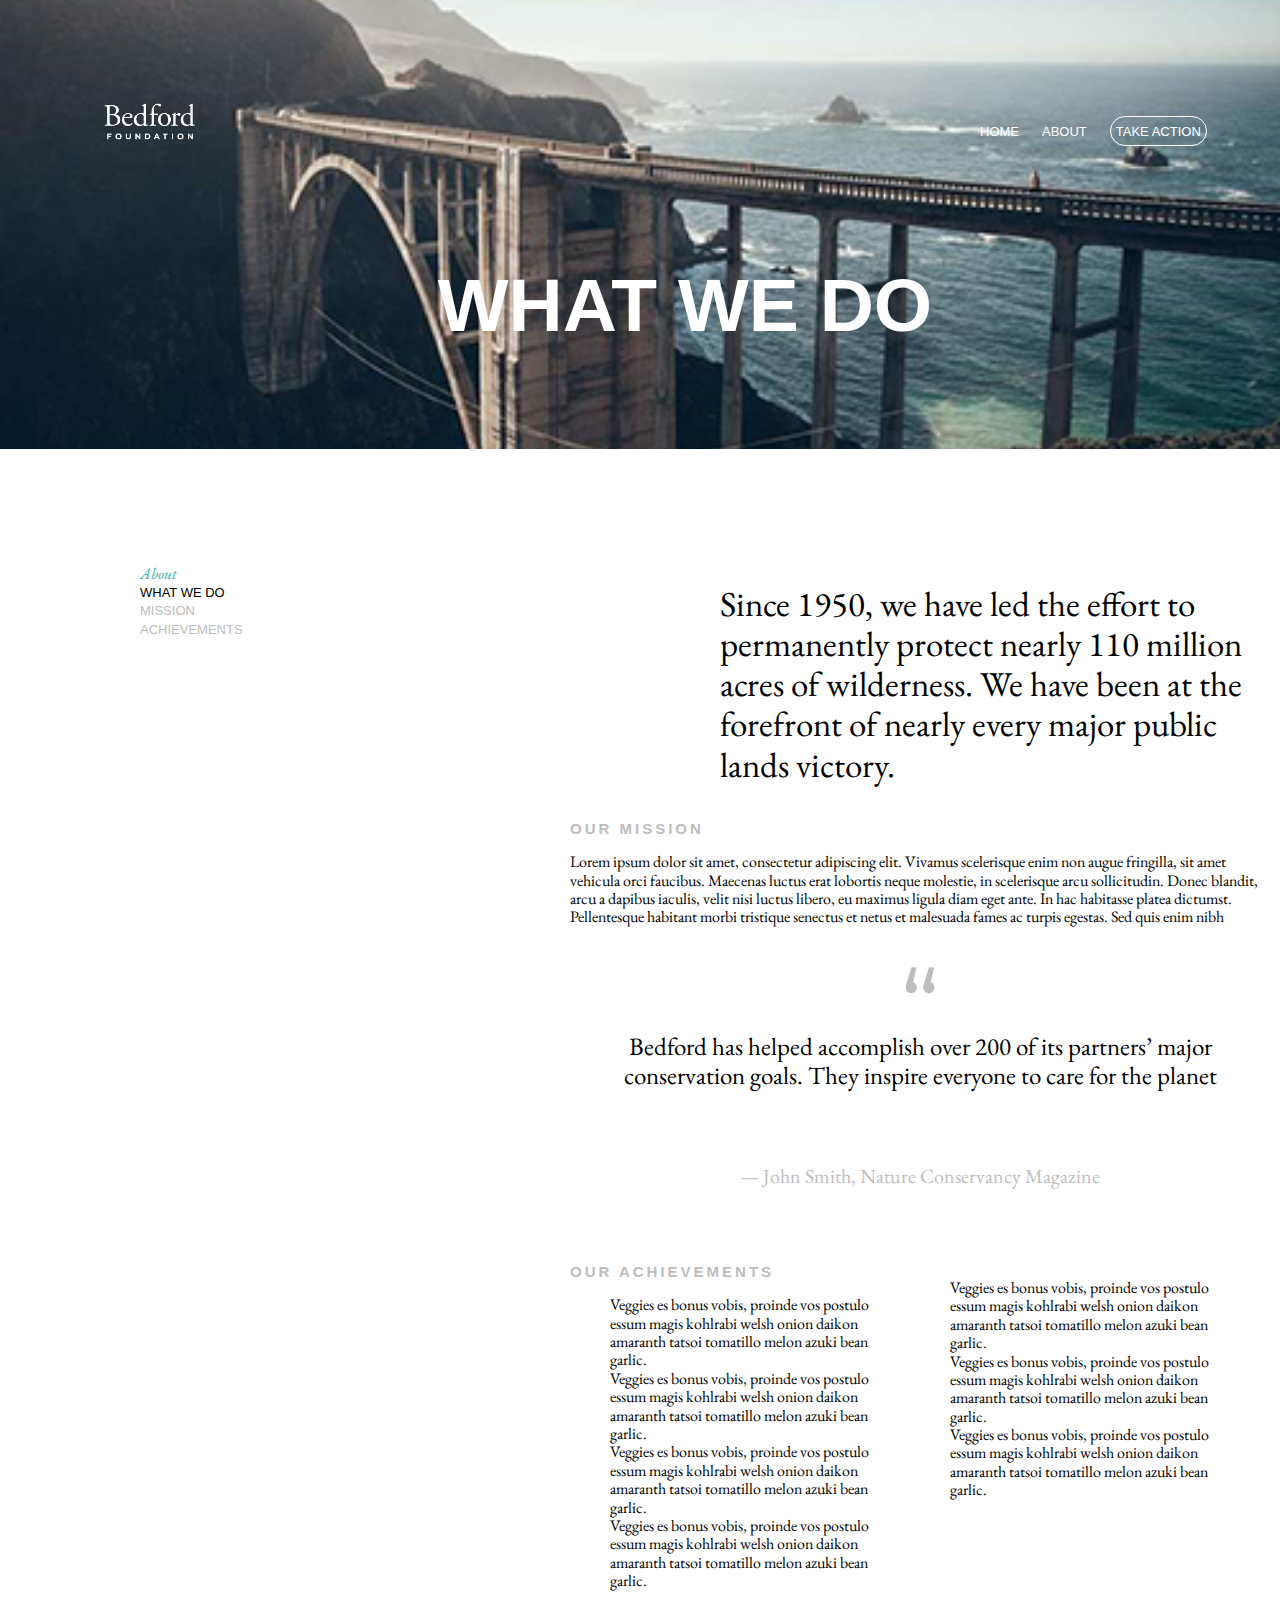
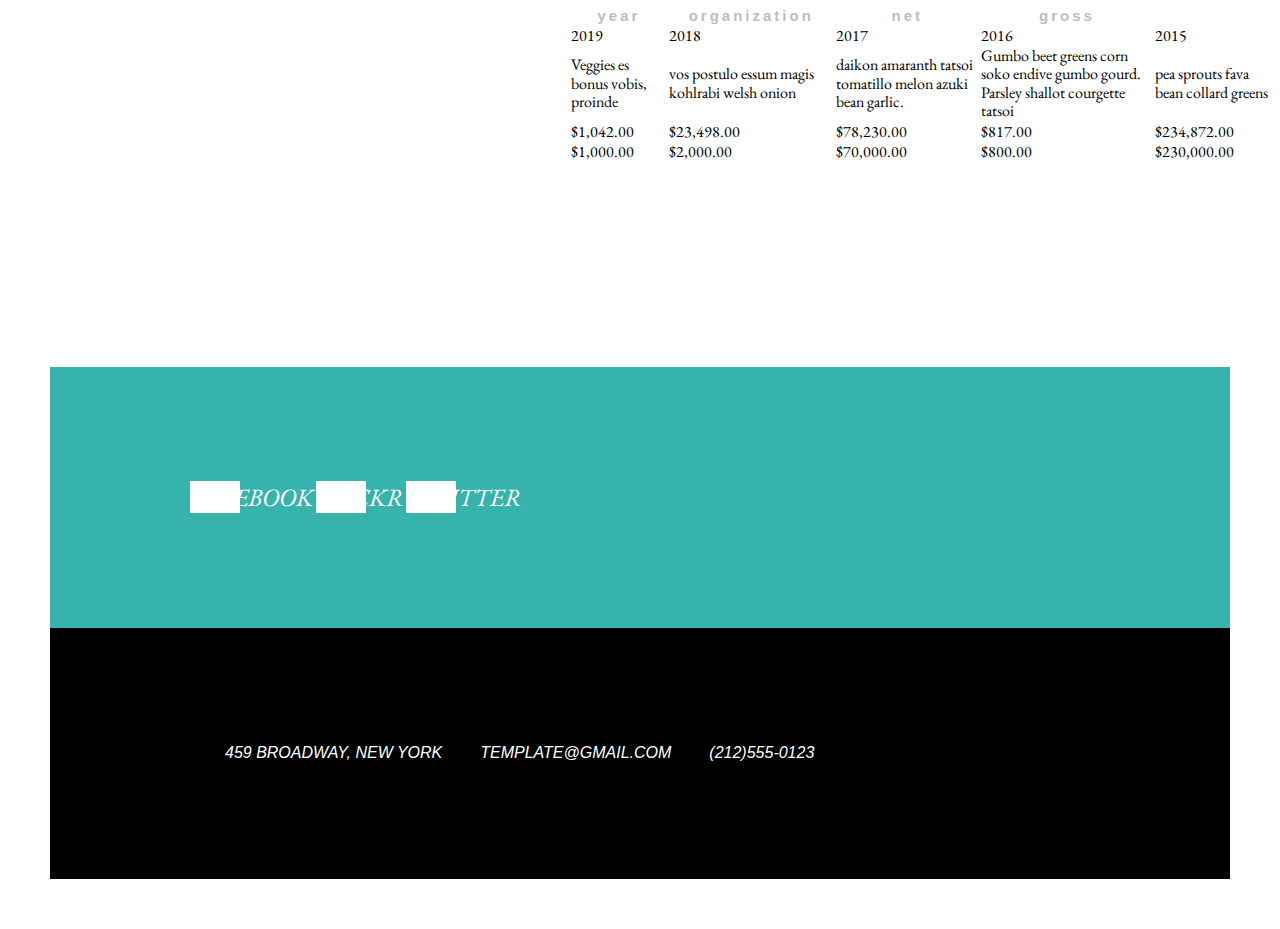
==== commit 9f908588: "onto page 2 CSS" ====
--- a/about.html
+++ b/about.html
@@ -5,8 +5,7 @@
 <title>About</title>	
 	<link href="https://fonts.googleapis.com/css?family=EB+Garamond:400,400i,500,500i,600,600i,700,700i,800,800i|Open+Sans:400,400i,600,600i,700,700i,800,800i&display=swap" rel="stylesheet">
 	<link rel="stylesheet" type="text/css" href="css/normalize.css">
-	<link rel="stylesheet" type="text/css" href="css/main.css">
-	
+	<link rel="stylesheet" type="text/css" href="css/main.css">	
 </head>
 	
 	<div id="bg-about">
@@ -23,61 +22,107 @@
 					</ul>
 				</nav>
               </div>
-				<h1>what we do</h1>
-		
+				<h1>what we do</h1>	
 	</header>
 	</div>
 	
 	<div class="wrapper">
 		<div class="row">
-			<div class="col">
+			<div class="col-2-2">
               <nav>
                   <ul>
-                      <li><a href="#about">About</a></li>
+                      <li>About</li>
                       <li><a href="#whatwedo">What we Do</a></li>
                       <li><a href="#mission">Mission</a></li>
                       <li><a href="#achievements">Achievements</a></li>
                   </ul>
               </nav>
 			</div>
-              <div>
-                  <p>Since 1950, we have led the effort to permanently protect nearly 110 million acres of wilderness. We have been at the forefront of nearly every major public lands victory. </p>
-              </div>	
+			  <div class="col-2-2">
+				<section>
+                  <div class="info">
+                      <p>Since 1950, we have led the effort to permanently protect nearly 110 million acres of wilderness. We have been at the forefront of nearly every major public lands victory. </p>
+                  </div>	
+
+                 <header>
+                <h2>our mission</h2>
+                </header>
+                  <p>Lorem ipsum dolor sit amet, consectetur adipiscing elit. Vivamus scelerisque enim non augue fringilla, sit amet vehicula orci faucibus. Maecenas luctus erat lobortis neque molestie, in scelerisque arcu sollicitudin. Donec blandit, arcu a dapibus iaculis, velit nisi luctus libero, eu maximus ligula diam eget ante. In hac habitasse platea dictumst. Pellentesque habitant morbi tristique senectus et netus et malesuada fames ac turpis egestas. Sed quis enim nibh</p>
+				</section>
 			
-
-		  <div class="col">
-			 <header>
-            <h2>our mission</h2>
-              <p>Lorem ipsum dolor sit amet, consectetur adipiscing elit. Vivamus scelerisque enim non augue fringilla, sit amet vehicula orci faucibus. Maecenas luctus erat lobortis neque molestie, in scelerisque arcu sollicitudin. Donec blandit, arcu a dapibus iaculis, velit nisi luctus libero, eu maximus ligula diam eget ante. In hac habitasse platea dictumst. Pellentesque habitant morbi tristique senectus et netus et malesuada fames ac turpis egestas. Sed quis enim nibh</p>
-			</header>
             <blockquote>
-            <p>""</p>
-              <p>Bedford has helped accomplish over 200 of its partners’ major conservation goals. They inspire everyone to care for the planet</p>
-              <p>&emdash; John Smith, Nature Conservancy Magazine </p>
+              <img src="img/quote-img.png" alt="quote">
+                <p>Bedford has helped accomplish over 200 of its partners’ major conservation goals. They inspire everyone to care for the planet</p>
+				<footer>
+                  <p>&mdash; John Smith, Nature Conservancy Magazine </p>
+				</footer>
             </blockquote>
 		
 	
-	
- 			<header>
+			<div class="row">
+			   <div class="col-3-3">
+                <header> 
+                  <h2>Our achievements</h2>
+                 </header> 
+                    <ul>
+                      <li>Veggies es bonus vobis, proinde vos postulo essum magis kohlrabi welsh onion daikon amaranth tatsoi tomatillo melon azuki bean garlic.</li>
+                      <li>Veggies es bonus vobis, proinde vos postulo essum magis kohlrabi welsh onion daikon amaranth tatsoi tomatillo melon azuki bean garlic.</li>
+                      <li>Veggies es bonus vobis, proinde vos postulo essum magis kohlrabi welsh onion daikon amaranth tatsoi tomatillo melon azuki bean garlic.</li>
+                      <li>Veggies es bonus vobis, proinde vos postulo essum magis kohlrabi welsh onion daikon amaranth tatsoi tomatillo melon azuki bean garlic.</li>
+                    </ul>
+				</div>
+				<div class="col-3-3">
+                  <ul>
+                    <li>Veggies es bonus vobis, proinde vos postulo essum magis kohlrabi welsh onion daikon amaranth tatsoi tomatillo melon azuki bean garlic.</li>
+                    <li>Veggies es bonus vobis, proinde vos postulo essum magis kohlrabi welsh onion daikon amaranth tatsoi tomatillo melon azuki bean garlic.</li>
+                    <li>Veggies es bonus vobis, proinde vos postulo essum magis kohlrabi welsh onion daikon amaranth tatsoi tomatillo melon azuki bean garlic.</li>
+                  </ul>
+				</div>
+			  </div>
 			
-             
-              <h2>Our achievements</h2>
-              
-              <ul>
-				<li>Veggies es bonus vobis, proinde vos postulo essum magis kohlrabi welsh onion daikon amaranth tatsoi tomatillo melon azuki bean garlic.</li>
-				<li>Veggies es bonus vobis, proinde vos postulo essum magis kohlrabi welsh onion daikon amaranth tatsoi tomatillo melon azuki bean garlic.</li>
-				<li>Veggies es bonus vobis, proinde vos postulo essum magis kohlrabi welsh onion daikon amaranth tatsoi tomatillo melon azuki bean garlic.</li>
-				<li>Veggies es bonus vobis, proinde vos postulo essum magis kohlrabi welsh onion daikon amaranth tatsoi tomatillo melon azuki bean garlic.</li>
-              </ul>
+		
+				  
+				   <table cellspacing="0">
+					   <thead>
+						   <tr>
+                              <th>year</th>
+							  <th>organization</th>
+							  <th>net</th>
+							  <th>gross</th>
+						   </tr>
+					   </thead>
+					   <tbody>
+						   <tr>
+						   		<td>2019</td>
+							    <td>2018</td>
+							    <td>2017</td>
+							    <td>2016</td>
+							    <td>2015</td>
+						   </tr>
+						   <tr>
+						   		<td>Veggies es bonus vobis, proinde</td>
+							    <td>vos postulo essum magis kohlrabi welsh onion</td>
+							    <td> daikon amaranth tatsoi tomatillo melon azuki bean garlic.</td>
+							    <td>Gumbo beet greens corn soko endive gumbo gourd. Parsley shallot courgette tatsoi </td>
+							    <td>pea sprouts fava bean collard greens</td>
+						   </tr>
+						   <tr>
+						   		<td>$1,042.00</td>
+							    <td>$23,498.00</td>
+							    <td>$78,230.00</td>
+							    <td>$817.00</td>
+							    <td>$234,872.00</td>
+						   </tr>
+						    <tr>
+						   		<td>$1,000.00</td>
+							    <td>$2,000.00</td>
+							    <td>$70,000.00</td>
+							    <td>$800.00</td>
+							    <td>$230,000.00</td>
+						   </tr>
+					   </tbody>
+				  </table>
 			
-			<div>
-				<ul>
-                  <li>Veggies es bonus vobis, proinde vos postulo essum magis kohlrabi welsh onion daikon amaranth tatsoi tomatillo melon azuki bean garlic.</li>
-                  <li>Veggies es bonus vobis, proinde vos postulo essum magis kohlrabi welsh onion daikon amaranth tatsoi tomatillo melon azuki bean garlic.</li>
-                  <li>Veggies es bonus vobis, proinde vos postulo essum magis kohlrabi welsh onion daikon amaranth tatsoi tomatillo melon azuki bean garlic.</li>
-				</ul>
-			</div>
-			</header>
 		</div>
 	</div>
 	</div>
--- a/css/main.css
+++ b/css/main.css
@@ -84,13 +84,24 @@
 	padding: 100px;
 }
 
+
 a {
 	text-decoration: none;
 }
 
-nav:first-child li a {
-	margin-left: 30px;
-}
+.col-2-2 li {
+	margin-right: 30px;
+}
+
+.col-2-2 section, .col-2-2 h2 {
+	text-align: left;
+	margin: 0;
+}
+
+.col-2-2:last-child {
+	width: 750px;
+}
+
 
 nav:first-child a {
 	text-align: right;
@@ -102,7 +113,7 @@
 	font-size: 13px;
 }
 
-nav li:last-child {
+.wrapper:first-child nav li:last-child {
 	border: 1px solid #fff;
 	padding: 5px;
 	border-radius: 15px;
@@ -113,11 +124,15 @@
 	float: left;
 }
           
-nav {
+.wrapper:first-child nav {
 	width: 350px;
 	float: right;
 }
 
+.col-2-2 nav {
+	width: 170px
+}
+
 ul {
     list-style-type: none;
 }
@@ -127,7 +142,7 @@
 }
 
 .wrapper:first-child h1 {
-	margin: 100px;
+	margin: 100px 0 0;
 	font-size: 75px;
 }
 
@@ -137,11 +152,31 @@
 	text-transform: uppercase;
 }
 
-h2 {
+ h2, th {
 	font-family: 'Source Sans Pro', sans-serif;	
-	font-size: 15px;
 	color: #bdbdbd;
-	letter-spacing: 5px;
+	
+}
+
+ h2, th {
+	letter-spacing: 3px;
+	 font-size: 15px;
+}
+
+blockquote {
+	text-align: center;
+	font-style: none;
+	font-size: 25px;
+}
+
+blockquote footer {
+	font-size: 20px;
+	color: #bdbdbd;
+	margin: 0px;
+}
+
+blockquote p:first-child {
+	margin: 0 auto;
 }
 
 h1 span {
@@ -183,31 +218,17 @@
 	width: 75px;
 }
 
-.wrapper:nth-child(2) div:first-child {	
-	width: 500px;
-	margin: 50px 100px 200px;
-}
-
-.wrapper:nth-child(2) div:first-of-type p:first-child {
-	width: 600px;
-}
+
 
 .wrapper:nth-child(2) span {
 	width: 800px;
 }
 
-.wrapper:nth-child(2) div:first-child {
-	text-align: center;
-}
-
 .wrapper:nth-child(2) a {
 	color: #36b3ac;
 }
 
 
-.wrapper:nth-child(2) p:nth-child(2) {
-	font-style: italic;
-}
 
 #bg-blue {
 	background-color: #36b3ac;
@@ -217,7 +238,7 @@
 	background-color: #000;
 }
 
-h1 {
+h1, address a {
 	font-family: 'Montserrat', sans-serif;
 	font-style: bold;
 }
@@ -305,9 +326,6 @@
 	height: 300px;
 }
 
-.wrapper:nth-child(2) {
-	margin-bottom: 100px;
-}
 
 .col nav li a {
 	display: block;
@@ -336,10 +354,92 @@
 	font-style: normal;
 }
 
+.col-2-2 {
+	margin: 0;
+}
+
+.col-2-2:first-child {
+	width: 150px;
+	float: left;
+}
+
+.col-2-2 nav, .col-3-3:first-child {
+	float: left;
+}
+
+.col-3-3 {
+	width: 340px;
+	list-style-image: url(../img/list-bullet.jpg);
+}
+
+.col-2-2:last-child {
+	width: 700px;
+	float: right;
+}
+
+
+.col-3-3:last-child {
+	float: left;
+}
+
+.col-2-2 nav li:first-child a {
+	font-family: 'EB Garamond', serif;
+	font-style: italic;
+	text-transform: none;
+}
+
+.col-2-2 nav li:nth-child(2) a {
+	color: #000;
+}
+
+.col-2-2 nav li:nth-child(3) a, .col-2-2 nav li:last-child a {
+	color: #bdbdbd;
+}
+ 
 section .col h2 {
 	width: 230px;
 }
 
-.wrapper:nth-child(2) p:first-of-type {
+.info {
 	font-size: 35px;
-}+}
+
+.col-2-2 nav li:first-child {
+	color: #36b3ac;
+	font-style: italic;
+}
+
+h2 {
+	text-align: center;
+}
+
+.btn {
+	margin: 0 auto;
+}
+
+.info {
+	margin: 0 0 0 150px;
+}
+
+#info, #info2 {
+	width: 700px;
+	margin: 75px 200px;
+	text-align: center;
+}
+
+address li a {
+	margin-left: 35px;
+}
+
+footer span:first-child {
+width: 450px;
+height: 80px;
+background: url("../img/facebook-sprite.png") no-repeat 0 0;
+text-indent: 100%;
+white-space: no-wrap;
+overflow: hidden;
+}
+
+footer {
+  padding: 50px;
+	}
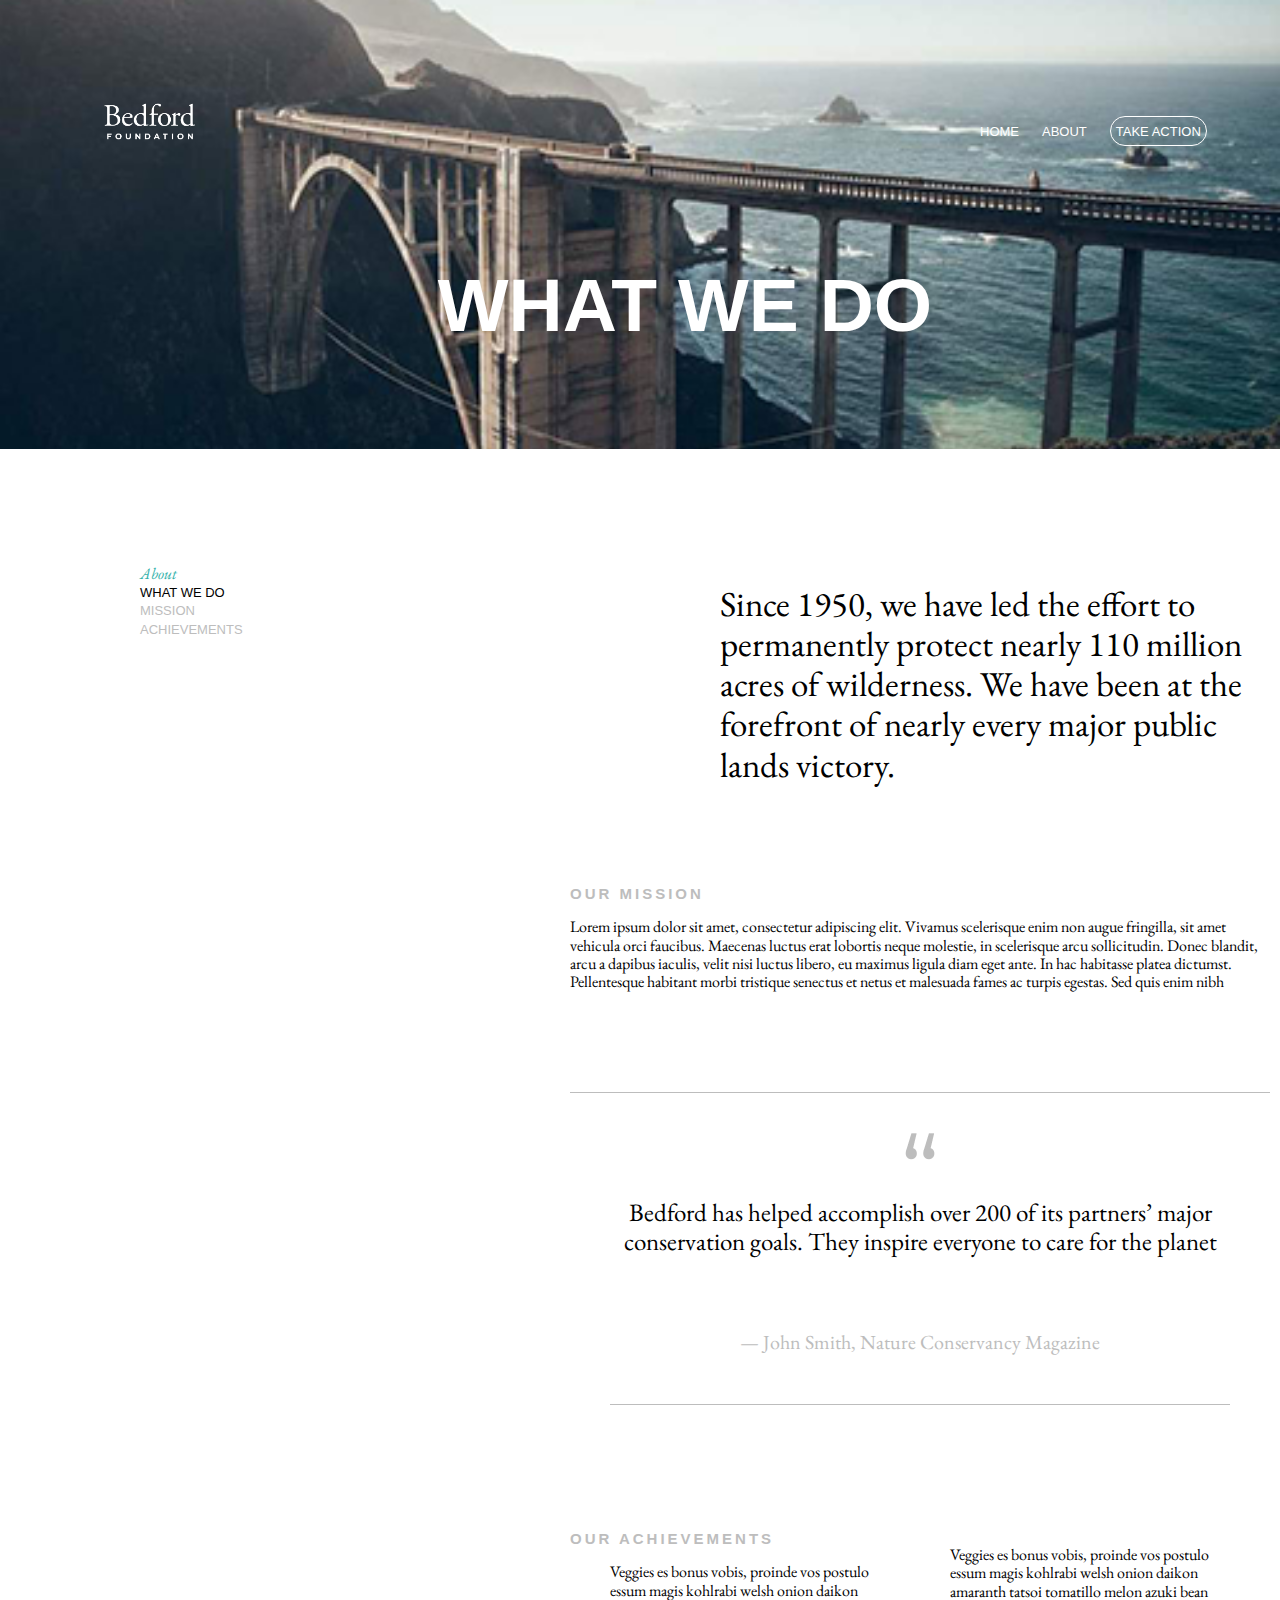
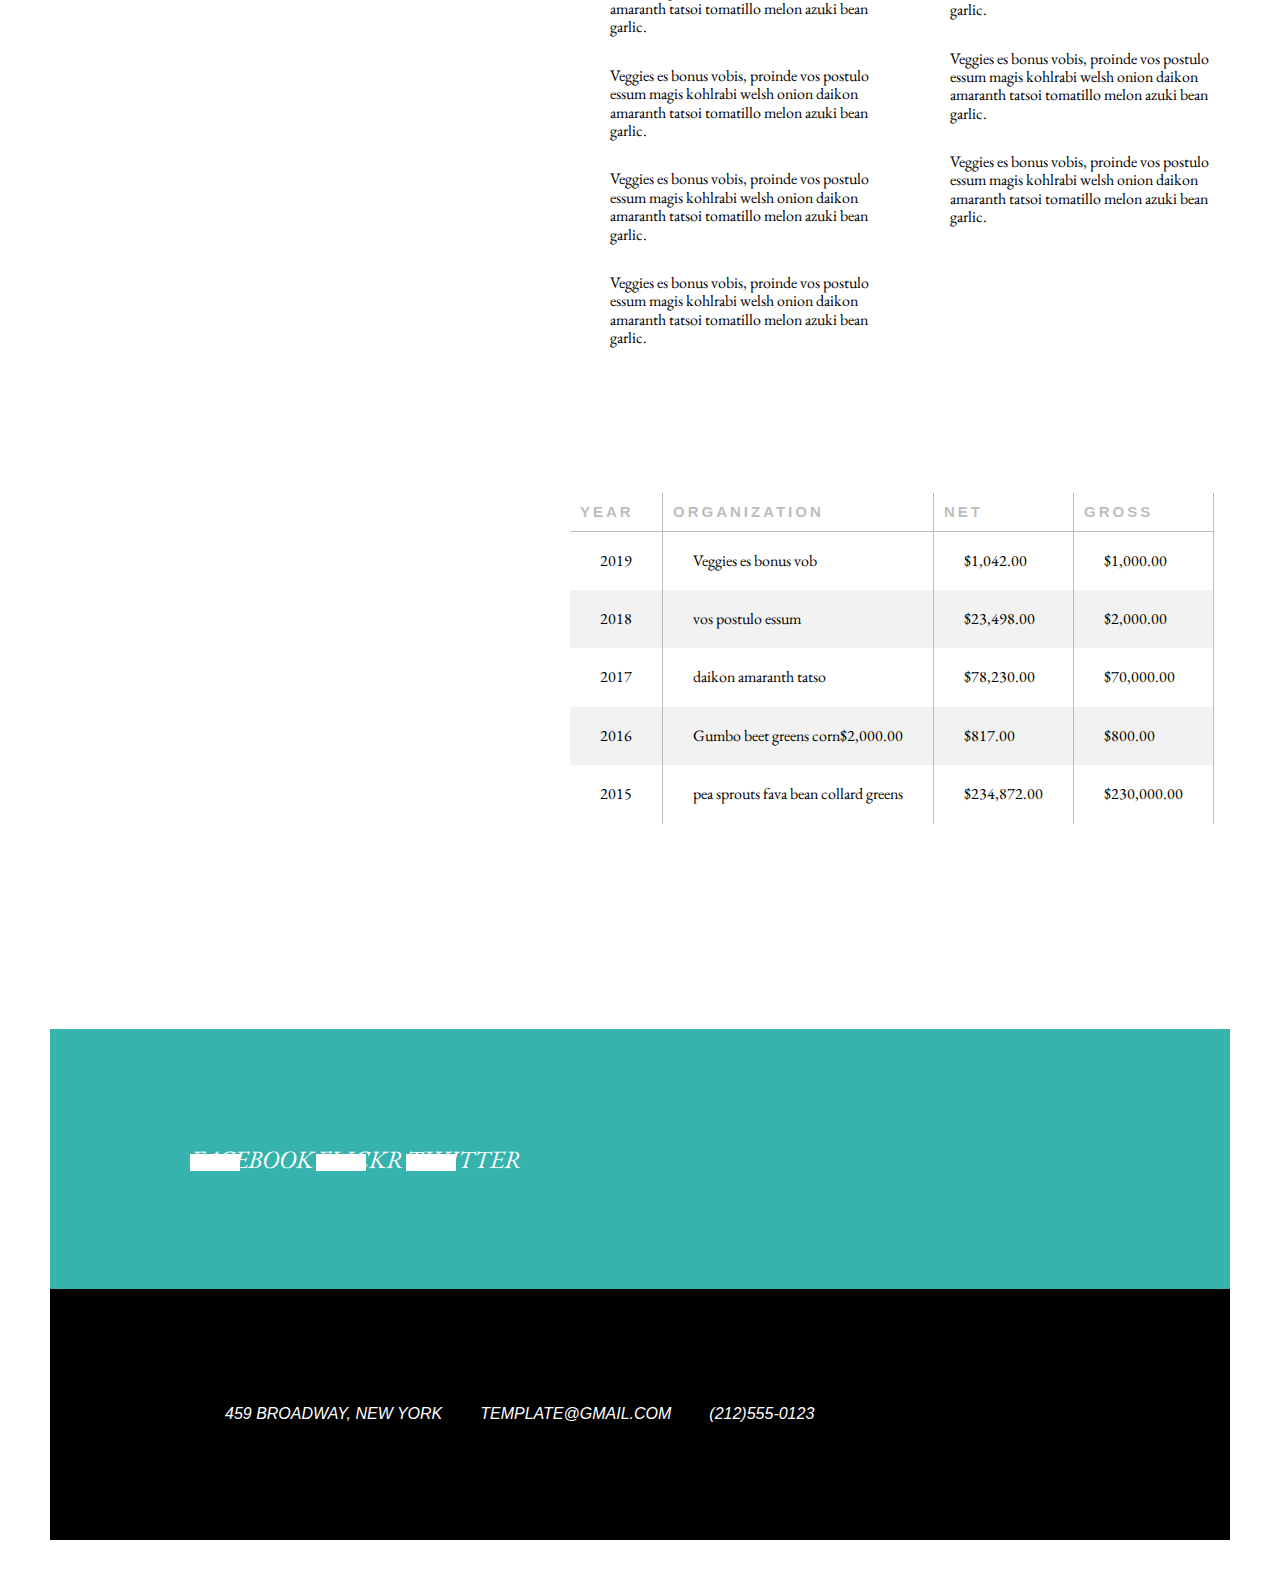
==== commit 3d0e368c: "To a stopping point with CSS, will do redo" ====
--- a/about.html
+++ b/about.html
@@ -94,30 +94,32 @@
 					   <tbody>
 						   <tr>
 						   		<td>2019</td>
-							    <td>2018</td>
-							    <td>2017</td>
-							    <td>2016</td>
-							    <td>2015</td>
+							    <td>Veggies es bonus vob</td>
+							    <td>$1,042.00</td>
+							    <td>$1,000.00</td>
 						   </tr>
 						   <tr>
-						   		<td>Veggies es bonus vobis, proinde</td>
-							    <td>vos postulo essum magis kohlrabi welsh onion</td>
-							    <td> daikon amaranth tatsoi tomatillo melon azuki bean garlic.</td>
-							    <td>Gumbo beet greens corn soko endive gumbo gourd. Parsley shallot courgette tatsoi </td>
-							    <td>pea sprouts fava bean collard greens</td>
+						   		<td>2018</td>
+							    <td>vos postulo essum </td>
+							    <td>$23,498.00</td>
+							    <td>$2,000.00</td>
 						   </tr>
 						   <tr>
-						   		<td>$1,042.00</td>
-							    <td>$23,498.00</td>
+						   		<td>2017</td>
+							    <td>daikon amaranth tatso</td>
 							    <td>$78,230.00</td>
-							    <td>$817.00</td>
-							    <td>$234,872.00</td>
+							    <td>$70,000.00</td>
 						   </tr>
 						    <tr>
-						   		<td>$1,000.00</td>
-							    <td>$2,000.00</td>
-							    <td>$70,000.00</td>
+						   		<td>2016</td>
+							    <td>Gumbo beet greens corn$2,000.00</td>
+							    <td>$817.00</td>
 							    <td>$800.00</td>
+						   </tr>
+						   <tr>
+						   		<td>2015</td>
+							    <td>pea sprouts fava bean collard greens</td>
+							    <td>$234,872.00</td>
 							    <td>$230,000.00</td>
 						   </tr>
 					   </tbody>
--- a/css/main.css
+++ b/css/main.css
@@ -98,6 +98,14 @@
 	margin: 0;
 }
 
+.col-2-2 section {
+	border-bottom: 1px solid #bdbdbd;
+}
+
+.col-2-2 section p:last-child {
+	margin-bottom: 100px;
+}
+
 .col-2-2:last-child {
 	width: 750px;
 }
@@ -123,6 +131,23 @@
 	width: 200px;
 	float: left;
 }
+
+.form-col {
+	width: 250px;
+}
+
+.form-col:first-child {
+	float: left;
+}
+
+.form-col:last-child {
+	float: right;
+}
+
+select {
+	width: 550px;
+	margin-top: 10px;
+}
           
 .wrapper:first-child nav {
 	width: 350px;
@@ -146,13 +171,45 @@
 	font-size: 75px;
 }
 
-
-
-h1, h2 {
+.col-4-4 {
+	width: 350px;
+}
+
+.col-4-4 {
+	margin-top: 50px;
+}
+
+.col-4-4:first-child, .col-4-4:nth-child(2) {
+	float: left;
+}
+
+.col-4-4 .btn {
+	width: 100px;
+}
+
+.col-4-4:first-child .btn, .col-4-4:nth-child(2) .btn {
+	margin-left: 100px;
+}
+
+.col-4-4:last-child {
+	float: right;
+}
+
+.col-4-4:first-child {
+	margin-right: 50px;
+}
+
+
+
+.btn {
+	font-family: 'Source Sans Pro', sans-serif;	
+}
+
+h1, h2, label {
 	text-transform: uppercase;
 }
 
- h2, th {
+ h2, th, label {
 	font-family: 'Source Sans Pro', sans-serif;	
 	color: #bdbdbd;
 	
@@ -167,6 +224,7 @@
 	text-align: center;
 	font-style: none;
 	font-size: 25px;
+	border-bottom: 1px solid #bdbdbd;
 }
 
 blockquote footer {
@@ -178,6 +236,8 @@
 blockquote p:first-child {
 	margin: 0 auto;
 }
+
+
 
 h1 span {
 	text-transform: lowercase;
@@ -195,7 +255,7 @@
 	text-transform: lowercase;
 }
 
-.btn, li a {
+.btn a, li a {
 	text-transform: uppercase;
 	font-family: 'Source Sans Pro', sans-serif;	
 }
@@ -224,9 +284,6 @@
 	width: 800px;
 }
 
-.wrapper:nth-child(2) a {
-	color: #36b3ac;
-}
 
 
 
@@ -369,7 +426,11 @@
 
 .col-3-3 {
 	width: 340px;
-	list-style-image: url(../img/list-bullet.jpg);
+}
+
+.col-3-3 ul {
+	list-style-image: url(../img/list-bullet.png);
+	display: block;
 }
 
 .col-2-2:last-child {
@@ -400,7 +461,7 @@
 	width: 230px;
 }
 
-.info {
+.info, legend {
 	font-size: 35px;
 }
 
@@ -409,6 +470,14 @@
 	font-style: italic;
 }
 
+.col-3-3 {
+	margin: 100px 0;
+}
+
+.col-3-3 ul li {
+	margin-bottom: 30px;
+}
+
 h2 {
 	text-align: center;
 }
@@ -431,15 +500,71 @@
 	margin-left: 35px;
 }
 
-footer span:first-child {
-width: 450px;
-height: 80px;
-background: url("../img/facebook-sprite.png") no-repeat 0 0;
-text-indent: 100%;
-white-space: no-wrap;
-overflow: hidden;
+
+#bg-blue ul a:first-child {
+	background: url("../img/facebook-sprite.png") no-repeat 0 0;
 }
 
 footer {
   padding: 50px;
 	}
+
+tbody tr:nth-child(2), tbody tr:nth-child(4) {
+    background-color: #f2f2f2;
+}
+
+tbody td {
+	 padding: 20px 30px;
+}
+
+thead {
+	border-bottom: 1px solid #bdbdbd;
+}
+
+th {
+	text-align: left;
+	text-transform: uppercase;
+	border-bottom: 1px solid #bdbdbd;
+	padding: 10px;
+}
+
+td, th {
+	border-right: 1px solid #bdbdbd;
+}
+
+fieldset {
+	border: none;
+	padding: 0;
+}
+
+legend {
+	text-align: center;
+	padding: 30px;
+}
+
+input #email-address {
+	width: 550px;
+}
+
+input {
+	border: none;
+	border-bottom: 1px solid #bdbdbd;
+	margin-bottom: 10px;
+}
+
+form {
+	margin: 0 auto;
+}
+
+label, fieldset fieldset > legend {
+	display: block
+}
+
+#email-address, #first-name, #involvement {
+	margin-right: 500px;
+}
+
+fieldset .btn {
+	width: 50px;
+	text-align: center;
+}
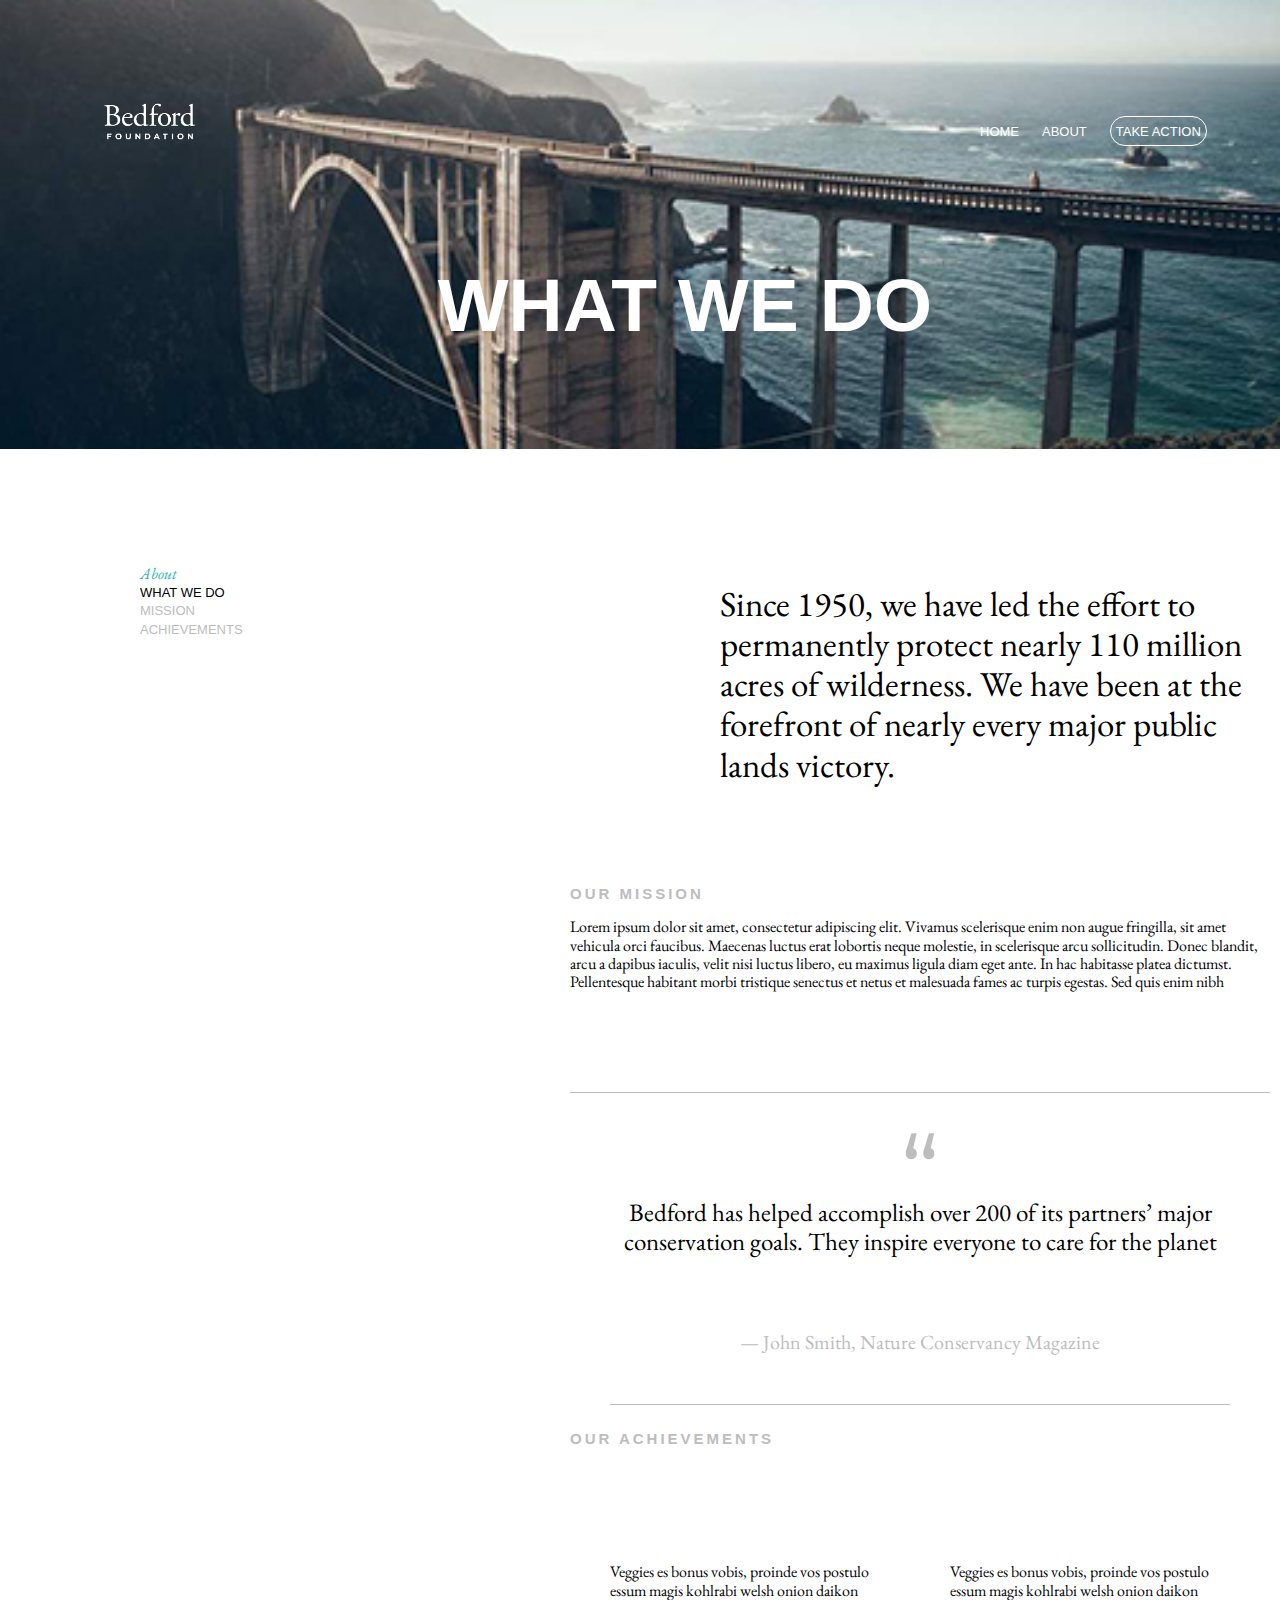
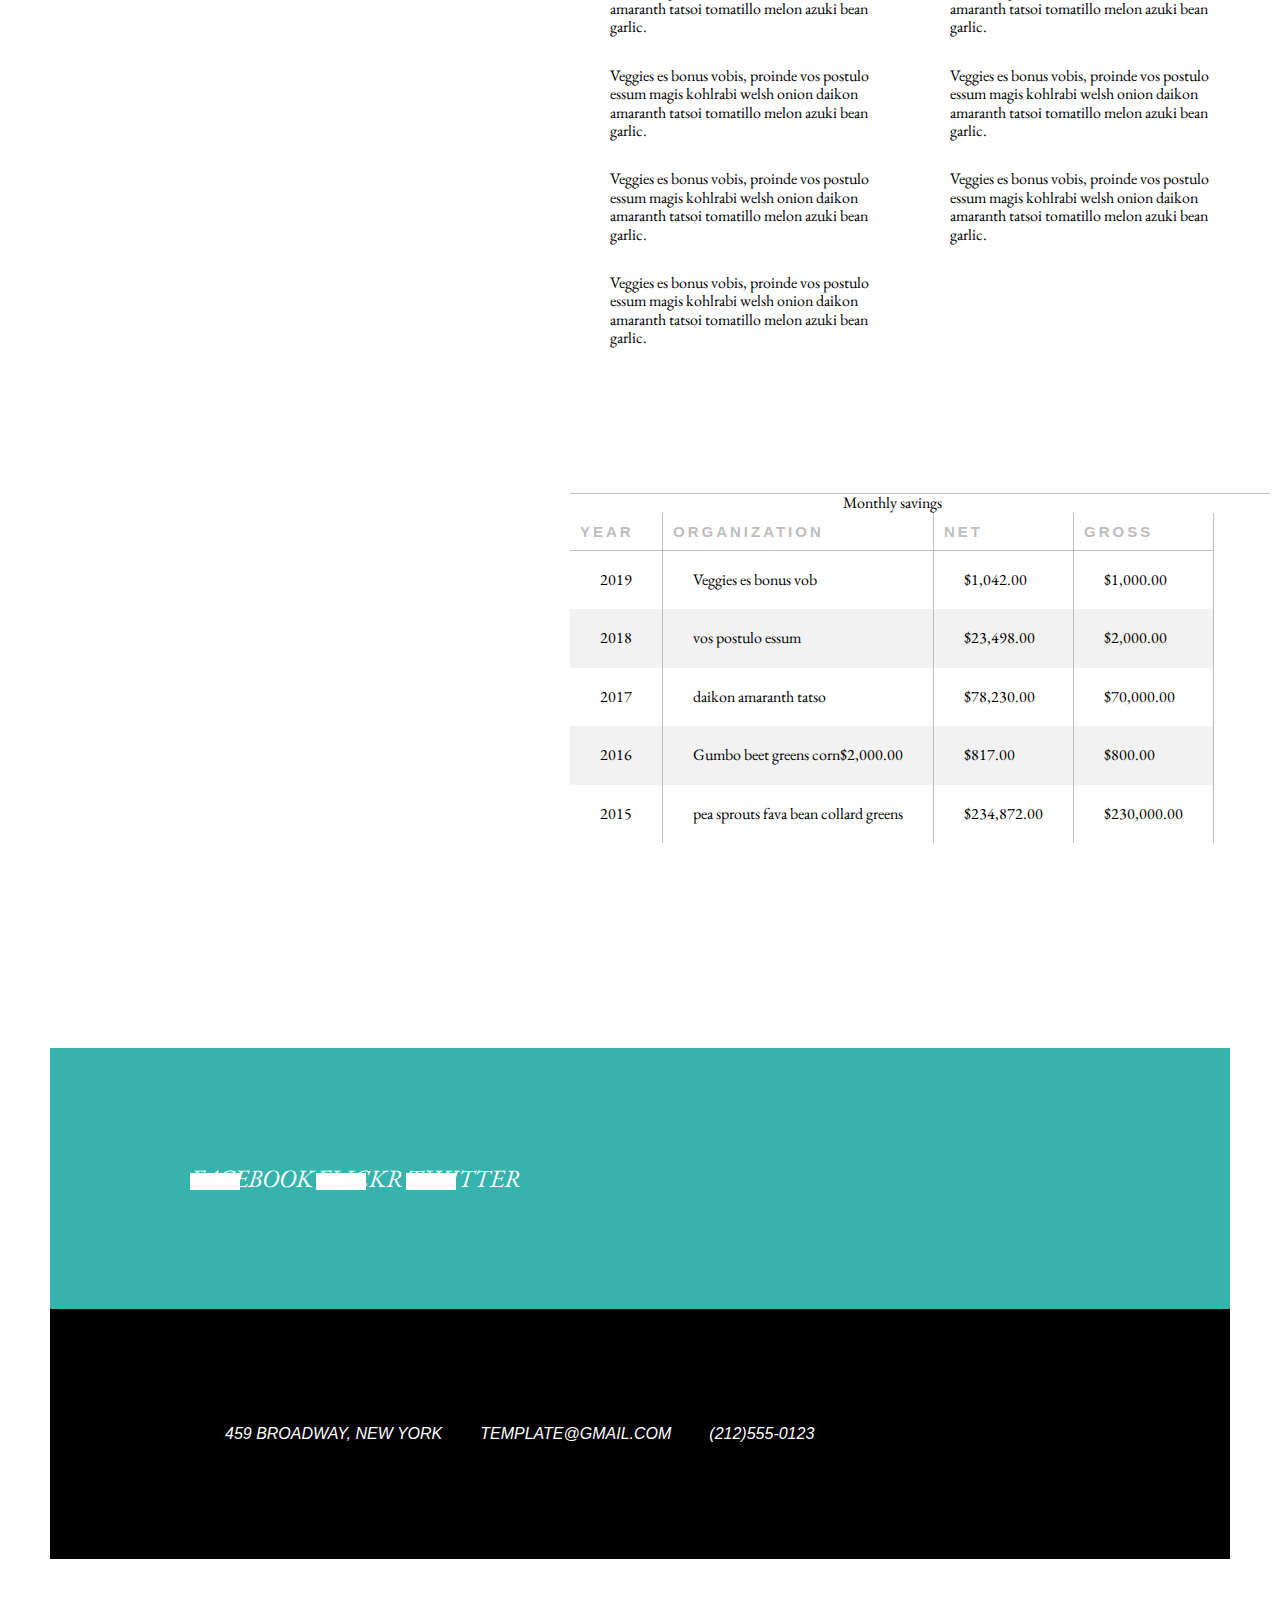
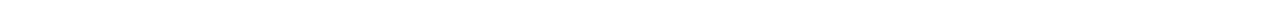
==== commit cd9b6ec8: "REDO" ====
--- a/about.html
+++ b/about.html
@@ -8,11 +8,13 @@
 	<link rel="stylesheet" type="text/css" href="css/main.css">	
 </head>
 	
+<body>
+	
 	<div id="bg-about">
 	<header class="wrapper">
 		<div class="row">
 			<div id="logo">
-			<img src="img/logo.png" alt="bedford foundation logo" width="100">
+			<img src="img/logo.png" alt="bedford foundation" width="100">
 			</div>
 				<nav>
 					<ul>
@@ -50,6 +52,7 @@
                   <p>Lorem ipsum dolor sit amet, consectetur adipiscing elit. Vivamus scelerisque enim non augue fringilla, sit amet vehicula orci faucibus. Maecenas luctus erat lobortis neque molestie, in scelerisque arcu sollicitudin. Donec blandit, arcu a dapibus iaculis, velit nisi luctus libero, eu maximus ligula diam eget ante. In hac habitasse platea dictumst. Pellentesque habitant morbi tristique senectus et netus et malesuada fames ac turpis egestas. Sed quis enim nibh</p>
 				</section>
 			
+				 
             <blockquote>
               <img src="img/quote-img.png" alt="quote">
                 <p>Bedford has helped accomplish over 200 of its partners’ major conservation goals. They inspire everyone to care for the planet</p>
@@ -59,11 +62,12 @@
             </blockquote>
 		
 	
-			<div class="row">
-			   <div class="col-3-3">
+			<section>
                 <header> 
                   <h2>Our achievements</h2>
                  </header> 
+			<div class="row">	 
+				 <div class="col-3-3">
                     <ul>
                       <li>Veggies es bonus vobis, proinde vos postulo essum magis kohlrabi welsh onion daikon amaranth tatsoi tomatillo melon azuki bean garlic.</li>
                       <li>Veggies es bonus vobis, proinde vos postulo essum magis kohlrabi welsh onion daikon amaranth tatsoi tomatillo melon azuki bean garlic.</li>
@@ -79,10 +83,11 @@
                   </ul>
 				</div>
 			  </div>
-			
+			</section>
 		
 				  
 				   <table cellspacing="0">
+					     <caption>Monthly savings</caption>
 					   <thead>
 						   <tr>
                               <th>year</th>
@@ -152,6 +157,6 @@
 	</footer>
 	
 
-<body>
+
 </body>
 </html>
--- a/css/main.css
+++ b/css/main.css
@@ -132,15 +132,15 @@
 	float: left;
 }
 
+#logo, .form-col:first-child, .col-4-4:first-child, .col-4-4:nth-child(2) {
+	float: left;
+}
+
 .form-col {
 	width: 250px;
 }
 
-.form-col:first-child {
-	float: left;
-}
-
-.form-col:last-child {
+.form-col:last-child, .wrapper:first-child nav, .col-4-4:last-child {
 	float: right;
 }
 
@@ -151,7 +151,6 @@
           
 .wrapper:first-child nav {
 	width: 350px;
-	float: right;
 }
 
 .col-2-2 nav {
@@ -179,20 +178,12 @@
 	margin-top: 50px;
 }
 
-.col-4-4:first-child, .col-4-4:nth-child(2) {
-	float: left;
-}
-
 .col-4-4 .btn {
 	width: 100px;
 }
 
 .col-4-4:first-child .btn, .col-4-4:nth-child(2) .btn {
 	margin-left: 100px;
-}
-
-.col-4-4:last-child {
-	float: right;
 }
 
 .col-4-4:first-child {
@@ -490,7 +481,7 @@
 	margin: 0 0 0 150px;
 }
 
-#info, #info2 {
+#info, #threaten {
 	width: 700px;
 	margin: 75px 200px;
 	text-align: center;
